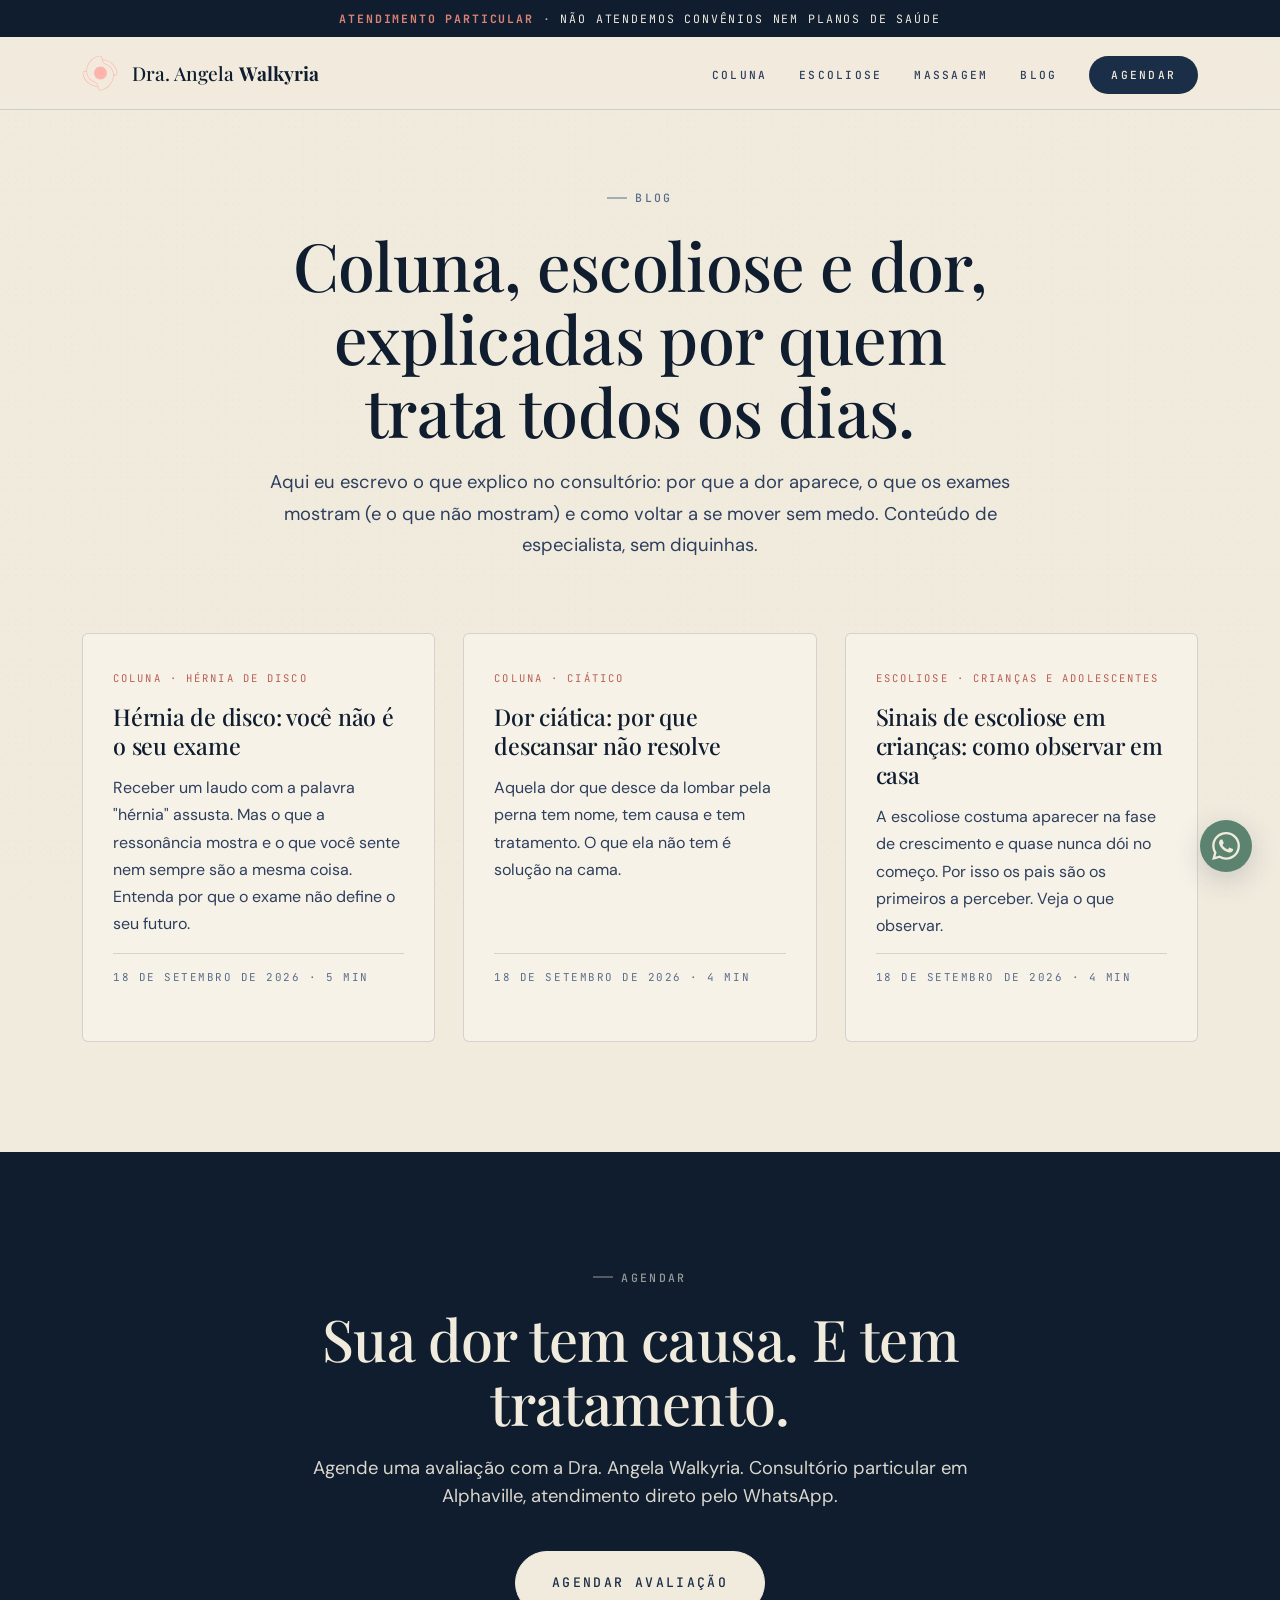
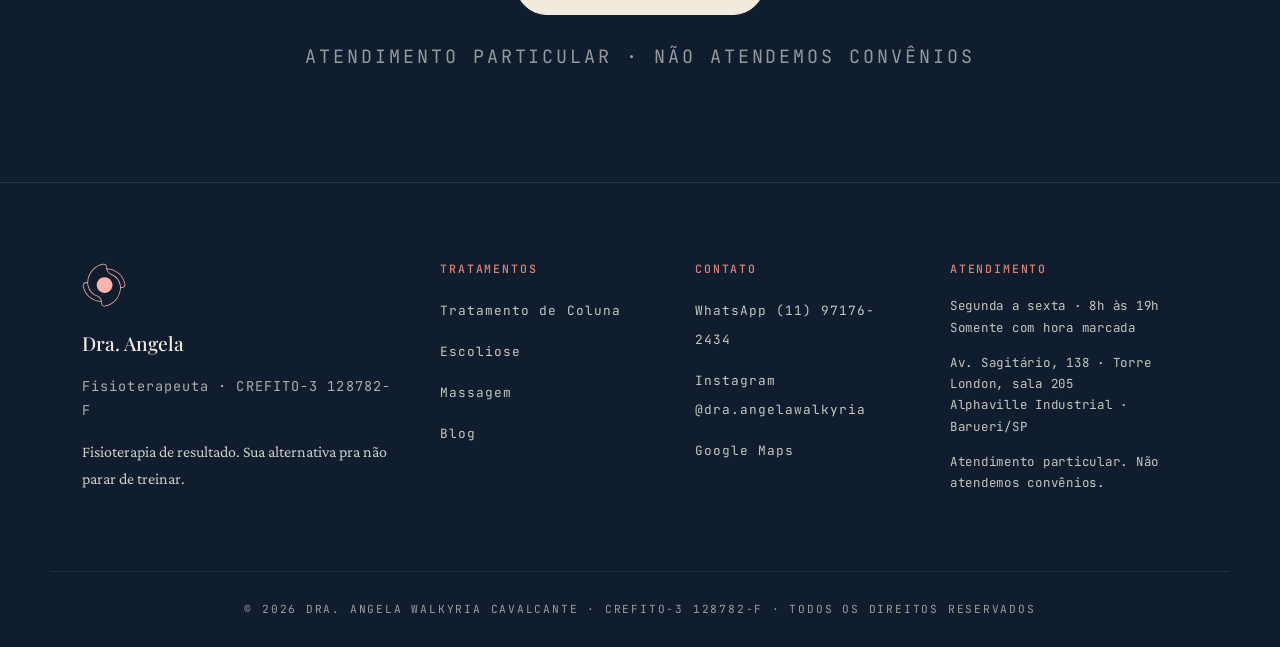
==== blog/index.html @ 94a8772d "Site final da Dra. Angela Walkyria: home, LPs, blog, fotos reais e aviso de atendimento particular C" ====
<!DOCTYPE html>
<html lang="pt-BR">
<head>
  <meta charset="UTF-8">
  <meta name="viewport" content="width=device-width, initial-scale=1, shrink-to-fit=no">
  <title>Blog | Dra. Angela Walkyria · Coluna, escoliose e dor</title>
  <meta name="description" content="Artigos da Dra. Angela Walkyria sobre dor na coluna, hérnia de disco, ciático, escoliose e postura. Conteúdo de especialista, sem diquinhas.">
  <meta name="robots" content="index, follow">
  <meta property="og:type" content="article">
  <meta property="og:url" content="https://draangelawalkyria.com.br/blog">
  <meta property="og:title" content="Blog | Dra. Angela Walkyria · Coluna, escoliose e dor">
  <meta property="og:description" content="Artigos da Dra. Angela Walkyria sobre dor na coluna, hérnia de disco, ciático, escoliose e postura. Conteúdo de especialista, sem diquinhas.">
  <meta property="og:image" content="https://draangelawalkyria.com.br/assets/og-image.jpg">
  <meta property="og:locale" content="pt_BR">
  <link rel="canonical" href="https://draangelawalkyria.com.br/blog">
  <link rel="icon" type="image/png" href="/assets/favicon.png">
  <link rel="apple-touch-icon" href="/assets/apple-touch-icon.png">
  
  <link rel="preconnect" href="https://fonts.googleapis.com">
  <link rel="preconnect" href="https://fonts.gstatic.com" crossorigin>
  <link rel="stylesheet" href="/styles.css">
</head>
<body>
  <div class="site-top">
    <div class="notice-bar" role="note">
      <strong>Atendimento particular</strong> <span>·</span> Não atendemos convênios nem planos de saúde
    </div>
    <header class="site-header" role="banner">
      <div class="container nav-wrapper">
        <a href="/" class="brand" aria-label="Dra. Angela Walkyria - Página inicial">
          <span class="brand-logo" aria-hidden="true"><img src="/assets/logo.svg" alt="" width="36" height="36"></span>
          <span class="brand-name">Dra. Angela <strong>Walkyria</strong></span>
        </a>
        <nav class="main-nav" role="navigation" aria-label="Menu principal">
          <ul>
            <li><a href="/coluna">Coluna</a></li>
            <li><a href="/escoliose">Escoliose</a></li>
            <li><a href="/massagem">Massagem</a></li>
            <li><a href="/blog">Blog</a></li>
            <li><a href="#contato" class="nav-cta">Agendar</a></li>
          </ul>
        </nav>
        <button class="nav-toggle" aria-label="Abrir menu" aria-expanded="false"><span></span><span></span><span></span></button>
      </div>
    </header>
  </div>

  <section class="blog-hero">
    <div class="container">
      <span class="eyebrow">Blog</span>
      <h1>Coluna, escoliose e dor, explicadas por quem trata todos os dias.</h1>
      <p>Aqui eu escrevo o que explico no consultório: por que a dor aparece, o que os exames mostram (e o que não mostram) e como voltar a se mover sem medo. Conteúdo de especialista, sem diquinhas.</p>
    </div>
  </section>
  <section class="blog-list">
    <div class="container">
      <div class="blog-grid">
        <a href="/blog/hernia-de-disco-voce-nao-e-o-seu-exame" class="post-card">
          <span class="post-tag">Coluna · Hérnia de disco</span>
          <h2>Hérnia de disco: você não é o seu exame</h2>
          <p>Receber um laudo com a palavra &quot;hérnia&quot; assusta. Mas o que a ressonância mostra e o que você sente nem sempre são a mesma coisa. Entenda por que o exame não define o seu futuro.</p>
          <span class="post-meta">18 de setembro de 2026 · 5 min</span>
        </a>
        <a href="/blog/dor-ciatica-repouso-nao-resolve" class="post-card">
          <span class="post-tag">Coluna · Ciático</span>
          <h2>Dor ciática: por que descansar não resolve</h2>
          <p>Aquela dor que desce da lombar pela perna tem nome, tem causa e tem tratamento. O que ela não tem é solução na cama.</p>
          <span class="post-meta">18 de setembro de 2026 · 4 min</span>
        </a>
        <a href="/blog/sinais-de-escoliose-em-criancas" class="post-card">
          <span class="post-tag">Escoliose · Crianças e adolescentes</span>
          <h2>Sinais de escoliose em crianças: como observar em casa</h2>
          <p>A escoliose costuma aparecer na fase de crescimento e quase nunca dói no começo. Por isso os pais são os primeiros a perceber. Veja o que observar.</p>
          <span class="post-meta">18 de setembro de 2026 · 4 min</span>
        </a>
      </div>
    </div>
  </section>
  <section class="cta-final" id="contato">
    <div class="container cta-content">
      <span class="eyebrow eyebrow-light">Agendar</span>
      <h2>Sua dor tem causa. E tem tratamento.</h2>
      <p>Agende uma avaliação com a Dra. Angela Walkyria. Consultório particular em Alphaville, atendimento direto pelo WhatsApp.</p>
      <a href="https://wa.me/5511971762434?text=Ol%C3%A1%2C%20vim%20pelo%20blog%20do%20site.%20Quero%20agendar%20uma%20avalia%C3%A7%C3%A3o%20com%20a%20Dra.%20Angela" target="_blank" rel="noopener" class="btn btn-white">Agendar avaliação</a>
      <p class="cta-note">Atendimento particular · Não atendemos convênios</p>
    </div>
  </section>

  <footer class="site-footer" role="contentinfo">
    <div class="container footer-grid">
      <div class="footer-brand">
        <div class="logo-footer" aria-hidden="true"><img src="/assets/logo.svg" alt="" width="56" height="56"></div>
        <span class="brand-name">Dra. Angela <strong>Walkyria</strong></span>
        <p>Fisioterapeuta · CREFITO-3 128782-F</p>
        <p class="footer-tagline">Fisioterapia de resultado. Sua alternativa pra não parar de treinar.</p>
      </div>
      <div class="footer-links">
        <h4>Tratamentos</h4>
        <ul>
          <li><a href="/coluna">Tratamento de Coluna</a></li>
          <li><a href="/escoliose">Escoliose</a></li>
          <li><a href="/massagem">Massagem</a></li>
          <li><a href="/blog">Blog</a></li>
        </ul>
      </div>
      <div class="footer-links">
        <h4>Contato</h4>
        <ul>
          <li><a href="https://wa.me/5511971762434" target="_blank" rel="noopener">WhatsApp (11) 97176-2434</a></li>
          <li><a href="https://www.instagram.com/dra.angelawalkyria" target="_blank" rel="noopener">Instagram @dra.angelawalkyria</a></li>
          <li><a href="https://www.google.com/maps/search/?api=1&query=Dra.+Angela+Walkyria+Fisioterapia+Especializada+em+Coluna+e+Escoliose+Alphaville" target="_blank" rel="noopener">Google Maps</a></li>
        </ul>
      </div>
      <div class="footer-info">
        <h4>Atendimento</h4>
        <p>Segunda a sexta · 8h às 19h<br>Somente com hora marcada</p>
        <p class="footer-address">Av. Sagitário, 138 · Torre London, sala 205<br>Alphaville Industrial · Barueri/SP</p>
        <p>Atendimento particular. Não atendemos convênios.</p>
      </div>
    </div>
    <div class="footer-bottom">
      <div class="container"><p>© 2026 Dra. Angela Walkyria Cavalcante · CREFITO-3 128782-F · Todos os direitos reservados</p></div>
    </div>
  </footer>

  <a href="https://wa.me/5511971762434?text=Ol%C3%A1%2C%20vim%20pelo%20blog%20do%20site.%20Quero%20agendar%20uma%20avalia%C3%A7%C3%A3o%20com%20a%20Dra.%20Angela" target="_blank" rel="noopener" class="whatsapp-float" aria-label="Falar no WhatsApp">
    <svg width="28" height="28" viewBox="0 0 24 24" fill="currentColor" aria-hidden="true"><path d="M17.472 14.382c-.297-.149-1.758-.867-2.03-.967-.273-.099-.471-.148-.67.15-.197.297-.767.966-.94 1.164-.173.199-.347.223-.644.075-.297-.15-1.255-.463-2.39-1.475-.883-.788-1.48-1.761-1.653-2.059-.173-.297-.018-.458.13-.606.134-.133.298-.347.446-.52.149-.174.198-.298.298-.497.099-.198.05-.371-.025-.52-.075-.149-.669-1.612-.916-2.207-.242-.579-.487-.5-.669-.51-.173-.008-.371-.01-.57-.01-.198 0-.52.074-.792.372-.272.297-1.04 1.016-1.04 2.479 0 1.462 1.065 2.875 1.213 3.074.149.198 2.096 3.2 5.077 4.487.709.306 1.262.489 1.694.625.712.227 1.36.195 1.871.118.571-.085 1.758-.719 2.006-1.413.248-.694.248-1.289.173-1.413-.074-.124-.272-.198-.57-.347m-5.421 7.403h-.004a9.87 9.87 0 01-5.031-1.378l-.361-.214-3.741.982.998-3.648-.235-.374a9.86 9.86 0 01-1.51-5.26c.001-5.45 4.436-9.884 9.888-9.884 2.64 0 5.122 1.03 6.988 2.898a9.825 9.825 0 012.893 6.994c-.003 5.45-4.437 9.884-9.885 9.884m8.413-18.297A11.815 11.815 0 0012.05 0C5.495 0 .16 5.335.157 11.892c0 2.096.547 4.142 1.588 5.945L.057 24l6.305-1.654a11.882 11.882 0 005.683 1.448h.005c6.554 0 11.89-5.335 11.893-11.893a11.821 11.821 0 00-3.48-8.413z"/></svg>
  </a>

  <script src="/main.js" defer></script>
</body>
</html>
---- styles.css ----
/* ====================================================
   Dra. Angela Walkyria — Site oficial
   Paleta aprovada em 24/06/2026: bege claro + azul-marinho,
   salmão/coral só como detalhe. Tipografia sem itálico fino.
   ==================================================== */

@import url('https://fonts.googleapis.com/css2?family=Playfair+Display:wght@400;500;600;700&family=Crimson+Pro:wght@400;500;600&family=DM+Sans:wght@300;400;500;600;700&family=JetBrains+Mono:wght@400;500;700&display=swap');

:root {
  --paper:        #F1EBDE;   /* bege claro — fundo */
  --paper-light:  #F7F2E8;
  --paper-deep:   #E8E0CE;
  --ink:          #1B2E47;   /* azul-marinho */
  --ink-deep:     #0F1D2F;
  --ink-soft:     #2D3F5C;
  --ink-faint:    #5A6E8A;
  --rule:         rgba(27, 46, 71, 0.16);
  --rule-deep:    rgba(27, 46, 71, 0.36);
  --coral:        #DC8175;   /* salmão — só detalhe */
  --coral-deep:   #B85F54;
  --coral-soft:   #F1C8C0;
  --whatsapp:     #5C8270;
  --whatsapp-dk:  #466253;

  --font-display: 'Playfair Display', Georgia, serif;
  --font-editorial: 'Crimson Pro', Georgia, serif;
  --font-body:    'DM Sans', -apple-system, BlinkMacSystemFont, sans-serif;
  --font-mono:    'JetBrains Mono', ui-monospace, 'SF Mono', monospace;

  --container: 1180px;
  --radius:      4px;
  --radius-md:   6px;
  --transition:  280ms cubic-bezier(0.4, 0, 0.2, 1);

  --shadow-sm: 0 1px 0 rgba(27, 46, 71, 0.04);
  --shadow-md: 0 2px 0 rgba(27, 46, 71, 0.04), 0 12px 32px rgba(27, 46, 71, 0.06);
  --shadow-lg: 0 2px 0 rgba(27, 46, 71, 0.04), 0 24px 64px rgba(27, 46, 71, 0.08);
}

/* ============ RESET ============ */
*, *::before, *::after { box-sizing: border-box; margin: 0; padding: 0; }

html {
  scroll-behavior: smooth;
  -webkit-font-smoothing: antialiased;
  -moz-osx-font-smoothing: grayscale;
  font-size: 16px;
}

body {
  font-family: var(--font-body);
  color: var(--ink);
  background: var(--paper);
  line-height: 1.7;
  overflow-x: hidden;
  position: relative;
}

body::before {
  content: "";
  position: fixed;
  inset: 0;
  background-image:
    radial-gradient(circle at 23% 17%, rgba(27,46,71,0.012) 1px, transparent 1px),
    radial-gradient(circle at 67% 43%, rgba(27,46,71,0.010) 1px, transparent 1px),
    radial-gradient(circle at 31% 73%, rgba(27,46,71,0.012) 1px, transparent 1px),
    radial-gradient(circle at 83% 81%, rgba(27,46,71,0.008) 1px, transparent 1px);
  background-size: 7px 7px, 11px 11px, 13px 13px, 17px 17px;
  pointer-events: none;
  z-index: 1;
  mix-blend-mode: multiply;
}

main, section, header, footer { position: relative; z-index: 2; }
.site-top, .whatsapp-float { z-index: 100; }

a { color: inherit; text-decoration: none; }
img, svg { max-width: 100%; display: block; }
button { cursor: pointer; border: 0; background: none; font-family: inherit; }

.container {
  width: 100%;
  max-width: var(--container);
  margin: 0 auto;
  padding: 0 32px;
}

/* ============ TYPOGRAPHY ============ */
h1, h2, h3, h4 {
  font-family: var(--font-display);
  font-weight: 500;
  line-height: 1.1;
  letter-spacing: -0.01em;
  color: var(--ink-deep);
}

h1 { font-size: clamp(2.4rem, 5.2vw, 4.4rem); }
h2 { font-size: clamp(1.9rem, 4vw, 3rem); }
h3 { font-size: clamp(1.4rem, 2.2vw, 1.6rem); }
h4 {
  font-size: 0.72rem;
  font-family: var(--font-mono);
  font-weight: 500;
  letter-spacing: 0.16em;
  text-transform: uppercase;
}

body, p, li {
  font-family: var(--font-body);
  font-style: normal;
  font-weight: 400;
  font-size: clamp(1.0625rem, 1.05vw, 1.15rem);
  line-height: 1.7;
  color: var(--ink-soft);
  -webkit-font-smoothing: antialiased;
  text-rendering: optimizeLegibility;
}
em { font-style: normal; color: var(--ink-deep); font-weight: 600; }
strong { font-weight: 600; color: var(--ink-deep); }

.destaque { color: var(--coral-deep); }

.eyebrow {
  display: inline-block;
  font-family: var(--font-mono);
  font-size: 0.72rem;
  font-weight: 500;
  letter-spacing: 0.2em;
  text-transform: uppercase;
  color: var(--ink-faint);
  margin-bottom: 20px;
  padding-left: 28px;
  position: relative;
}
.eyebrow::before {
  content: "";
  position: absolute;
  left: 0;
  top: 50%;
  width: 20px;
  height: 1px;
  background: var(--ink-faint);
  transform: translateY(-50%);
}
.eyebrow-light { color: rgba(241, 235, 222, 0.6); }
.eyebrow-light::before { background: rgba(241, 235, 222, 0.6); }

.section-header {
  text-align: center;
  max-width: 760px;
  margin: 0 auto 64px;
}
.section-header .eyebrow { padding-left: 28px; margin-bottom: 16px; }
.section-header .eyebrow::before { left: -28px; }
.section-header h2 { margin-bottom: 16px; }
.section-subtitle {
  font-family: var(--font-body);
  font-size: 1.1rem;
  color: var(--ink-soft);
  line-height: 1.65;
  max-width: 56ch;
  margin-left: auto;
  margin-right: auto;
}

/* ============ BUTTONS ============ */
.btn {
  display: inline-flex;
  align-items: center;
  justify-content: center;
  gap: 10px;
  padding: 18px 32px;
  border: 1px solid var(--ink);
  border-radius: 999px;
  font-family: var(--font-mono);
  font-size: 0.78rem;
  font-weight: 500;
  letter-spacing: 0.18em;
  text-transform: uppercase;
  text-decoration: none;
  transition: var(--transition);
  white-space: nowrap;
  cursor: pointer;
}
.btn-primary { background: var(--ink); color: var(--paper); border-color: var(--ink); }
.btn-primary:hover { background: var(--ink-deep); transform: translateY(-1px); }
.btn-outline { background: transparent; color: var(--ink); border-color: var(--ink); }
.btn-outline:hover { background: var(--ink); color: var(--paper); }
.btn-white {
  background: var(--paper);
  color: var(--ink);
  border-color: var(--paper);
  font-size: 0.82rem;
  padding: 20px 36px;
}
.btn-white:hover { background: var(--coral); border-color: var(--coral); color: var(--ink-deep); }
.btn svg { width: 16px; height: 16px; }

/* ============ TOPO FIXO: AVISO + HEADER ============ */
.site-top {
  position: sticky;
  top: 0;
  z-index: 100;
}

/* Aviso "não atendemos convênio" — pedido da Angela em 24/06/2026 */
.notice-bar {
  background: var(--ink-deep);
  color: var(--paper);
  text-align: center;
  padding: 10px 24px;
  font-family: var(--font-mono);
  font-size: 0.72rem;
  letter-spacing: 0.16em;
  text-transform: uppercase;
  line-height: 1.5;
}
.notice-bar strong {
  color: var(--coral);
  font-weight: 700;
}
.notice-bar span { color: rgba(241,235,222,0.75); }

.site-header {
  background: rgba(241, 235, 222, 0.92);
  backdrop-filter: blur(24px) saturate(180%);
  -webkit-backdrop-filter: blur(24px) saturate(180%);
  border-bottom: 1px solid var(--rule);
}

.nav-wrapper {
  display: flex;
  align-items: center;
  justify-content: space-between;
  padding-top: 18px;
  padding-bottom: 18px;
}

.brand { display: flex; align-items: center; gap: 14px; }

.brand-logo {
  width: 36px;
  height: 36px;
  display: flex;
  align-items: center;
  justify-content: center;
  animation: girando 8s infinite linear;
  flex-shrink: 0;
}
.brand-logo svg, .brand-logo img { width: 100%; height: 100%; fill: var(--coral); filter: none; }

@keyframes girando {
  0% { transform: rotate(0deg); }
  100% { transform: rotate(360deg); }
}

.brand-name {
  font-family: var(--font-display);
  font-size: 1.2rem;
  font-weight: 500;
  color: var(--ink-deep);
}
.brand-name strong { font-weight: 700; }

.main-nav ul { display: flex; list-style: none; gap: 32px; align-items: center; }
.main-nav a {
  font-family: var(--font-mono);
  font-size: 0.7rem;
  font-weight: 500;
  letter-spacing: 0.2em;
  text-transform: uppercase;
  color: var(--ink-soft);
  transition: var(--transition);
  position: relative;
}
.main-nav a::after {
  content: "";
  position: absolute;
  bottom: -4px;
  left: 0;
  width: 0;
  height: 1px;
  background: var(--ink);
  transition: width 240ms ease;
}
.main-nav a:hover { color: var(--ink-deep); }
.main-nav a:hover::after { width: 100%; }

.nav-cta {
  background: var(--ink);
  color: var(--paper) !important;
  padding: 12px 22px;
  border-radius: 999px;
  font-weight: 500;
}
.nav-cta::after { display: none; }
.nav-cta:hover { background: var(--ink-deep); }

.nav-toggle { display: none; flex-direction: column; gap: 5px; padding: 8px; }
.nav-toggle span { width: 24px; height: 1px; background: var(--ink); transition: var(--transition); }

.logo-hero {
  width: 96px; height: 96px;
  display: flex; align-items: center; justify-content: center;
  animation: girando 12s infinite linear;
  margin: 0 auto 32px;
}
.logo-hero svg, .logo-hero img { width: 100%; height: 100%; fill: var(--coral); opacity: 0.92; }
.logo-footer {
  width: 44px; height: 44px;
  display: flex; align-items: center; justify-content: center;
  animation: girando 14s infinite linear;
  margin-bottom: 20px;
}
.logo-footer svg, .logo-footer img { width: 100%; height: 100%; fill: var(--coral); }

/* ============ ANIMAÇÕES DE ENTRADA ============ */
@keyframes silenceRise {
  0% { opacity: 0; transform: translateY(28px); filter: blur(10px); }
  100% { opacity: 1; transform: translateY(0); filter: blur(0); }
}
.hero-text > * { opacity: 0; animation: silenceRise 1100ms cubic-bezier(0.16, 1, 0.3, 1) forwards; }
.hero-text > .eyebrow         { animation-delay: 80ms; }
.hero-text > h1               { animation-delay: 220ms; }
.hero-text > .hero-subtitle   { animation-delay: 460ms; }
.hero-text > .hero-ctas       { animation-delay: 640ms; }
.hero-text > .hero-trust      { animation-delay: 820ms; }
.hero-visual-wrap { opacity: 0; animation: silenceRise 1400ms cubic-bezier(0.16, 1, 0.3, 1) 400ms forwards; }
@media (prefers-reduced-motion: reduce) {
  .hero-text > *, .hero-visual, .hero-visual-wrap { animation: none; opacity: 1; }
}

/* ============ HERO ============ */
.hero {
  padding: 80px 0 100px;
  position: relative;
  overflow: hidden;
  isolation: isolate;
}
.hero::before {
  content: "";
  position: absolute;
  top: -100px; right: -200px;
  width: 800px; height: 800px;
  border-radius: 50%;
  background: radial-gradient(circle, rgba(220, 129, 117, 0.16) 0%, rgba(220, 129, 117, 0.05) 40%, transparent 70%);
  filter: blur(60px);
  pointer-events: none;
  z-index: -2;
}
.hero::after {
  content: "";
  position: absolute;
  inset: 0;
  background-image:
    linear-gradient(rgba(27, 46, 71, 0.025) 1px, transparent 1px),
    linear-gradient(90deg, rgba(27, 46, 71, 0.025) 1px, transparent 1px);
  background-size: 64px 64px;
  pointer-events: none;
  z-index: -1;
  mask-image: radial-gradient(ellipse at center, black 40%, transparent 80%);
  -webkit-mask-image: radial-gradient(ellipse at center, black 40%, transparent 80%);
}

.hero-marker {
  position: absolute;
  font-family: var(--font-mono);
  font-size: 0.66rem;
  letter-spacing: 0.22em;
  color: var(--ink-faint);
  text-transform: uppercase;
  z-index: 1;
}
.hero-marker-tl { top: 32px; left: 32px; }
.hero-marker-tr { top: 32px; right: 32px; }

.hero-grid {
  display: grid;
  grid-template-columns: 1.2fr 1fr;
  gap: 72px;
  align-items: center;
  padding-top: 32px;
}

.hero-text h1 {
  font-size: clamp(2.4rem, 4.6vw, 4rem);
  margin-bottom: 32px;
  font-weight: 500;
  line-height: 1.08;
  letter-spacing: -0.015em;
}
.hero-text h1 span {
  color: var(--ink);
  text-decoration: underline;
  text-decoration-color: var(--coral);
  text-decoration-thickness: 3px;
  text-underline-offset: 0.14em;
}

.hero-subtitle {
  font-family: var(--font-body);
  font-size: 1.18rem;
  color: var(--ink-soft);
  margin-bottom: 40px;
  max-width: 540px;
  line-height: 1.65;
}

.hero-ctas { display: flex; gap: 16px; margin-bottom: 40px; flex-wrap: wrap; }

.hero-trust {
  display: flex;
  gap: 28px;
  font-family: var(--font-mono);
  font-size: 0.7rem;
  letter-spacing: 0.16em;
  text-transform: uppercase;
  color: var(--ink-faint);
  flex-wrap: wrap;
  padding-top: 28px;
  border-top: 1px solid var(--rule);
}
.hero-trust span { display: inline-flex; gap: 6px; }

/* ============ FOTOS (recorte real, sem filtro) ============ */
.hero-visual,
.sobre-visual {
  position: relative;
  aspect-ratio: 4/5;
  border-radius: 6px;
  overflow: hidden;
  background:
    radial-gradient(ellipse at 50% 100%, rgba(220,129,117,0.22), transparent 62%),
    linear-gradient(180deg, var(--paper-light) 0%, var(--paper-deep) 100%);
  border: 1px solid var(--rule);
  box-shadow:
    0 2px 4px rgba(27, 46, 71, 0.06),
    0 8px 16px rgba(27, 46, 71, 0.08),
    0 24px 48px rgba(27, 46, 71, 0.12);
}
.hero-visual img,
.sobre-visual img {
  width: 100%;
  height: 100%;
  object-fit: contain;
  object-position: center bottom;
  display: block;
  padding: 28px 0 0;
}
.hero-visual-wrap, .sobre-visual-wrap { display: flex; flex-direction: column; gap: 14px; }
.photo-caption {
  display: block;
  text-align: center;
  font-family: var(--font-mono);
  font-size: 0.66rem;
  letter-spacing: 0.26em;
  color: var(--ink-faint);
  text-transform: uppercase;
}

/* ============ FAIXA DE CONFIANÇA ============ */
.trust-strip {
  background: var(--ink-deep);
  padding: 56px 0;
  color: var(--paper);
  position: relative;
  overflow: hidden;
}
.trust-strip::before {
  content: "";
  position: absolute;
  inset: 0;
  background-image: radial-gradient(rgba(241, 235, 222, 0.08) 1px, transparent 1px);
  background-size: 32px 32px;
  opacity: 0.4;
}
.trust-strip-grid {
  display: grid;
  grid-template-columns: repeat(4, 1fr);
  gap: 48px;
  position: relative;
  z-index: 1;
}
.trust-stat { text-align: center; border-left: 1px solid rgba(241, 235, 222, 0.12); padding: 8px 0 8px 24px; }
.trust-stat:first-child { border-left: 0; padding-left: 0; }
.trust-stat-number {
  font-family: var(--font-display);
  font-size: clamp(2.2rem, 4vw, 3.4rem);
  font-weight: 500;
  line-height: 1;
  color: var(--coral);
  margin-bottom: 12px;
  letter-spacing: -0.02em;
}
.trust-stat-number small { font-size: 0.55em; color: rgba(241,235,222,0.6); }
.trust-stat-label {
  font-family: var(--font-mono);
  font-size: 0.7rem;
  letter-spacing: 0.2em;
  text-transform: uppercase;
  color: rgba(241, 235, 222, 0.7);
  line-height: 1.5;
}

/* ============ SINTOMAS ============ */
.sintomas { padding: 100px 0; background: var(--paper); }
.sintomas-grid {
  display: grid;
  grid-template-columns: repeat(4, 1fr);
  gap: 1px;
  background: var(--rule);
  border: 1px solid var(--rule);
  border-radius: var(--radius);
  overflow: hidden;
}
.sintoma-card { background: var(--paper-light); padding: 40px 28px; }
.sintoma-card .plate {
  font-family: var(--font-mono);
  font-size: 0.7rem;
  letter-spacing: 0.2em;
  color: var(--coral-deep);
  margin-bottom: 18px;
}
.sintoma-card h3 {
  font-family: var(--font-body);
  font-size: 1.05rem;
  font-weight: 700;
  margin-bottom: 10px;
  color: var(--ink-deep);
}
.sintoma-card p { font-size: 1rem; line-height: 1.6; }
.sintomas-cta { text-align: center; margin-top: 48px; }

/* ============ SOBRE ============ */
.sobre { padding: 110px 0; position: relative; }
.sobre::before {
  content: "";
  position: absolute;
  top: 0; left: 32px; right: 32px;
  height: 1px;
  background: var(--rule);
}
.sobre-grid { display: grid; grid-template-columns: 1fr 1.3fr; gap: 80px; align-items: center; }
.sobre-text h2 { margin-bottom: 28px; }
.sobre-text p {
  font-size: 1.1rem;
  line-height: 1.75;
  margin-bottom: 20px;
  color: var(--ink-soft);
  max-width: 58ch;
}
.sobre-credentials {
  list-style: none;
  margin-top: 36px;
  padding-top: 28px;
  border-top: 1px solid var(--rule);
  display: grid;
  grid-template-columns: 1fr 1fr;
  gap: 14px 24px;
}
.sobre-credentials li {
  font-family: var(--font-body);
  font-size: 0.95rem;
  line-height: 1.5;
  color: var(--ink-soft);
  padding-left: 26px;
  position: relative;
}
.sobre-credentials li strong { color: var(--ink-deep); font-weight: 700; }
.sobre-credentials li::before {
  content: "—";
  position: absolute;
  left: 0; top: 0;
  color: var(--coral);
  font-weight: 600;
}

/* ============ SERVIÇOS ============ */
.servicos { padding: 110px 0; background: var(--paper-deep); position: relative; }
.servicos-grid {
  display: grid;
  grid-template-columns: repeat(3, 1fr);
  gap: 1px;
  background: var(--rule);
  border: 1px solid var(--rule);
  border-radius: var(--radius);
  overflow: hidden;
}
.servico-card {
  background: var(--paper);
  padding: 56px 40px;
  transition: var(--transition);
  display: flex;
  flex-direction: column;
  align-items: flex-start;
  text-decoration: none;
  color: var(--ink);
  position: relative;
}
.servico-card:hover { background: var(--paper-light); }
.servico-card::before {
  content: attr(data-plate);
  position: absolute;
  top: 20px; right: 24px;
  font-family: var(--font-mono);
  font-size: 0.7rem;
  letter-spacing: 0.16em;
  color: var(--ink-faint);
}
.servico-icon {
  width: 44px; height: 44px;
  display: flex; align-items: center; justify-content: center;
  color: var(--ink);
  margin-bottom: 36px;
}
.servico-icon svg { width: 100%; height: 100%; stroke: var(--ink); stroke-width: 0.8; fill: none; }
.servico-card:hover .servico-icon svg { stroke: var(--coral-deep); }
.servico-card h3 {
  margin-bottom: 16px;
  color: var(--ink-deep);
  font-family: var(--font-display);
  font-weight: 500;
  font-size: 1.9rem;
}
.servico-card p { font-size: 1.02rem; line-height: 1.7; margin-bottom: 36px; flex: 1; color: var(--ink-soft); }
.servico-arrow {
  font-family: var(--font-mono);
  font-size: 0.7rem;
  font-weight: 500;
  letter-spacing: 0.22em;
  text-transform: uppercase;
  color: var(--ink);
  padding-top: 20px;
  border-top: 1px solid var(--rule);
  width: 100%;
}

/* ============ DEPOIMENTOS ============ */
.depoimentos { padding: 110px 0; background: var(--paper); }
.depoimentos.em-lp { background: var(--paper-deep); }

.google-badge {
  display: inline-flex;
  align-items: center;
  gap: 12px;
  margin: 0 auto 20px;
  padding: 10px 18px;
  border: 1px solid var(--rule);
  border-radius: 999px;
  background: var(--paper-light);
  font-family: var(--font-mono);
  font-size: 0.72rem;
  letter-spacing: 0.12em;
  text-transform: uppercase;
  color: var(--ink-soft);
}
.google-badge .stars { color: #E0A400; letter-spacing: 0.05em; font-size: 0.95rem; }
.google-badge strong { color: var(--ink-deep); font-weight: 700; }

.depoimentos-grid {
  display: grid;
  grid-template-columns: repeat(3, 1fr);
  gap: 32px;
  margin-bottom: 56px;
}
.depoimento-card {
  background: var(--paper-light);
  padding: 32px 28px;
  border: 1px solid var(--rule);
  border-radius: var(--radius-md);
  display: flex;
  flex-direction: column;
  gap: 18px;
  position: relative;
}
.depoimento-card::before {
  content: "";
  position: absolute;
  top: 0; left: 28px;
  width: 36px; height: 3px;
  background: var(--coral);
}
.depoimento-rating { color: #E0A400; letter-spacing: 0.08em; font-size: 0.95rem; }
.depoimento-card blockquote {
  flex: 1;
  font-family: var(--font-editorial);
  font-size: 1.15rem;
  color: var(--ink-deep);
  line-height: 1.6;
  margin: 0;
}
.depoimento-card blockquote p { font-family: inherit; font-size: inherit; line-height: inherit; color: var(--ink-deep); margin: 0; }
.depoimento-card blockquote mark { background: rgba(220,129,117,0.28); color: inherit; padding: 0 2px; }
.depoimento-author { border-top: 1px solid var(--rule); padding-top: 14px; display: flex; flex-direction: column; gap: 3px; }
.depoimento-author strong { color: var(--ink-deep); font-weight: 600; font-size: 0.92rem; }
.depoimento-author span {
  color: var(--ink-faint);
  font-size: 0.68rem;
  font-family: var(--font-mono);
  letter-spacing: 0.16em;
  text-transform: uppercase;
}
.depoimentos-cta { text-align: center; }

/* ============ LOCALIZAÇÃO ============ */
.localizacao { padding: 110px 0; background: var(--paper-deep); }
.localizacao-grid { display: grid; grid-template-columns: 1fr 1.1fr; gap: 72px; align-items: center; }
.localizacao-text h2 { margin-bottom: 24px; }
.localizacao-text p, .localizacao-text address, .localizacao-text .horario { max-width: 52ch; }
.localizacao-text address,
.horario {
  font-style: normal;
  margin: 24px 0;
  font-family: var(--font-body);
  font-size: 1.02rem;
  color: var(--ink-soft);
  line-height: 1.7;
  padding-top: 18px;
  border-top: 1px solid var(--rule);
}
.localizacao-text address strong,
.horario strong {
  display: block;
  font-family: var(--font-mono);
  font-size: 0.68rem;
  letter-spacing: 0.22em;
  text-transform: uppercase;
  color: var(--ink-faint);
  margin-bottom: 8px;
  font-weight: 500;
}
.localizacao-map {
  aspect-ratio: 4/3;
  border-radius: var(--radius);
  overflow: hidden;
  background: var(--paper);
  border: 1px solid var(--rule);
}
.localizacao-map iframe { width: 100%; height: 100%; border: 0; display: block; }

/* ============ CTA FINAL ============ */
.cta-final { padding: 110px 0; background: var(--ink-deep); color: var(--paper); position: relative; overflow: hidden; }
.cta-content { text-align: center; max-width: 760px; position: relative; z-index: 1; }
.cta-content h2 { color: var(--paper); margin-bottom: 20px; font-size: clamp(2rem, 4.6vw, 3.6rem); }
.cta-content h2 em { color: var(--coral); font-weight: 500; }
.cta-content p { color: rgba(241, 235, 222, 0.9); font-size: 1.15rem; margin-bottom: 40px; line-height: 1.55; }
.cta-note {
  margin-top: 28px;
  font-family: var(--font-mono);
  font-size: 0.7rem;
  letter-spacing: 0.16em;
  text-transform: uppercase;
  color: rgba(241,235,222,0.6) !important;
  margin-bottom: 0 !important;
}

/* ============ FOOTER ============ */
.site-footer {
  background: var(--ink-deep);
  color: rgba(241, 235, 222, 0.6);
  padding: 80px 0 0;
  font-size: 0.9rem;
  border-top: 1px solid rgba(241, 235, 222, 0.1);
}
.footer-grid {
  display: grid;
  grid-template-columns: 1.5fr 1fr 1fr 1.2fr;
  gap: 48px;
  padding-bottom: 64px;
  border-bottom: 1px solid rgba(241, 235, 222, 0.08);
}
.footer-brand .brand-name { color: var(--paper); }
.footer-brand p { color: rgba(241, 235, 222, 0.7); margin-top: 16px; font-size: 0.85rem; font-family: var(--font-mono); letter-spacing: 0.08em; }
.footer-tagline {
  font-family: var(--font-editorial) !important;
  letter-spacing: 0 !important;
  font-size: 1rem !important;
  color: rgba(241, 235, 222, 0.85) !important;
}
.footer-links h4 { color: var(--coral); margin-bottom: 20px; }
.footer-links ul { list-style: none; display: flex; flex-direction: column; gap: 12px; }
.footer-links a { color: rgba(241, 235, 222, 0.82); font-family: var(--font-mono); font-size: 0.8rem; letter-spacing: 0.08em; transition: var(--transition); }
.footer-links a:hover { color: var(--paper); }
.footer-info h4 { color: var(--coral); margin-bottom: 20px; }
.footer-info p { color: rgba(241, 235, 222, 0.82); margin-bottom: 14px; line-height: 1.7; font-family: var(--font-mono); font-size: 0.78rem; letter-spacing: 0.06em; }
.footer-bottom {
  padding: 28px 0;
  text-align: center;
  font-family: var(--font-mono);
  font-size: 0.7rem;
  letter-spacing: 0.16em;
  text-transform: uppercase;
  color: rgba(241, 235, 222, 0.62);
}
.footer-bottom p { font-size: inherit; color: inherit; font-family: inherit; }

/* ============ WHATSAPP FLOAT ============ */
.whatsapp-float {
  position: fixed;
  bottom: 28px; right: 28px;
  width: 52px; height: 52px;
  border-radius: 50%;
  background: var(--whatsapp);
  color: var(--paper);
  display: flex; align-items: center; justify-content: center;
  box-shadow: 0 8px 28px rgba(27, 46, 71, 0.18);
  z-index: 99;
  transition: var(--transition);
}
.whatsapp-float:hover { background: var(--whatsapp-dk); transform: scale(1.05); }

/* ============ LANDING PAGES ============ */
.lp-hero { padding: 72px 0 88px; position: relative; }
.lp-hero::before {
  content: "FISIOTERAPIA";
  position: absolute;
  top: 32px; right: 32px;
  font-family: var(--font-mono);
  font-size: 0.7rem;
  letter-spacing: 0.18em;
  color: var(--ink-faint);
}
.lp-hero .container { max-width: 820px; text-align: center; }
.lp-hero h1 { margin-bottom: 24px; }
.lp-hero h1 span { display: block; color: var(--ink-soft); font-size: 0.72em; font-weight: 500; margin-top: 8px; }
.lp-hero .hero-subtitle { font-size: 1.18rem; margin: 0 auto 32px; max-width: 600px; }

.lp-hero-figure {
  width: 300px; height: 300px;
  margin: 56px auto 0;
  border-radius: 50%;
  overflow: hidden;
  border: 1px solid var(--rule);
  background:
    radial-gradient(ellipse at 50% 100%, rgba(220,129,117,0.22), transparent 62%),
    linear-gradient(180deg, var(--paper-light) 0%, var(--paper-deep) 100%);
  box-shadow: 0 24px 48px rgba(27, 46, 71, 0.12);
}
.lp-hero-figure img { width: 100%; height: 100%; object-fit: cover; object-position: center top; }
.lp-hero-figure.recorte img { object-fit: contain; object-position: center bottom; padding-top: 20px; }

.lp-section { padding: 110px 0; }
.lp-section-light { background: var(--paper); }
.lp-section-bege, .lp-section-gray { background: var(--paper-deep); }
.lp-section-dark { background: var(--ink-deep); color: var(--paper); }
.lp-section-dark h2, .lp-section-dark h3 { color: var(--paper); }
.lp-section-dark p { color: rgba(241,235,222,0.72); }
.lp-section-dark .eyebrow { color: rgba(241,235,222,0.5); }
.lp-section-dark .eyebrow::before { background: rgba(241,235,222,0.5); }

.lp-grid-2 { display: grid; grid-template-columns: 1.1fr 0.9fr; gap: 64px; align-items: center; }
.lp-grid-2 h2 { margin-bottom: 24px; }
.lp-grid-2 p { margin-bottom: 18px; max-width: 60ch; }
.lp-links { font-size: 1rem; color: var(--ink-faint); margin-top: 24px; }
.lp-links a { color: var(--coral-deep); text-decoration: underline; text-underline-offset: 3px; }

.callout {
  background: var(--paper-light);
  border: 1px solid var(--rule);
  border-left: 4px solid var(--coral);
  border-radius: var(--radius-md);
  padding: 28px 30px;
}
.callout h3 { font-family: var(--font-body); font-size: 1rem; font-weight: 700; margin-bottom: 10px; color: var(--ink-deep); }
.callout p { font-size: 1rem; margin-bottom: 10px; }
.callout p:last-child { margin-bottom: 0; }
.callout.escuro { background: var(--ink-deep); border-color: var(--ink-deep); border-left-color: var(--coral); }
.callout.escuro h3 { color: var(--paper); }
.callout.escuro p { color: rgba(241,235,222,0.85); }

.benefits-grid {
  display: grid;
  grid-template-columns: repeat(3, 1fr);
  gap: 1px;
  background: var(--rule);
  border: 1px solid var(--rule);
  border-radius: var(--radius);
  overflow: hidden;
}
.benefit-card { background: var(--paper); padding: 44px 30px; text-align: center; position: relative; }
.benefit-icon {
  width: 36px; height: 36px;
  display: flex; align-items: center; justify-content: center;
  margin: 0 auto 22px;
  font-family: var(--font-mono);
  font-size: 0.85rem;
  letter-spacing: 0.12em;
  color: var(--coral-deep);
  border: 1px solid var(--coral);
  border-radius: 50%;
}
.benefit-card h3 { font-family: var(--font-body); font-size: 1rem; font-weight: 700; margin-bottom: 12px; color: var(--ink-deep); }
.benefit-card p { font-size: 1rem; line-height: 1.6; color: var(--ink-soft); }

.diferenciais-grid { display: grid; grid-template-columns: repeat(4, 1fr); gap: 24px; }
.diferencial-item { text-align: center; padding: 24px; }
.diferencial-icon { font-family: var(--font-mono); font-size: 1rem; letter-spacing: 0.2em; color: var(--coral); margin-bottom: 18px; font-weight: 500; }
.diferencial-item h3 { font-family: var(--font-body); font-size: 1rem; font-weight: 700; margin-bottom: 10px; color: var(--paper); }
.diferencial-item p { font-size: 1rem; line-height: 1.55; color: rgba(241, 235, 222, 0.8); }

.steps-list {
  display: flex;
  flex-direction: column;
  max-width: 800px;
  margin: 0 auto;
  background: var(--paper);
  border: 1px solid var(--rule);
  border-radius: var(--radius);
  overflow: hidden;
}
.step-item {
  display: grid;
  grid-template-columns: 72px 1fr;
  gap: 28px;
  align-items: center;
  padding: 30px 36px;
  border-bottom: 1px solid var(--rule);
}
.step-item:last-child { border-bottom: none; }
.step-number {
  width: 48px; height: 48px;
  border-radius: 50%;
  background: var(--paper-deep);
  color: var(--ink);
  display: flex; align-items: center; justify-content: center;
  font-family: var(--font-display);
  font-weight: 500;
  font-size: 1.3rem;
  border: 1px solid var(--rule);
}
.step-number.alerta { color: var(--coral-deep); border-color: var(--coral); background: var(--paper-light); }
.step-content h3 { font-family: var(--font-body); font-size: 1.02rem; font-weight: 700; margin-bottom: 6px; color: var(--ink-deep); }
.step-content p { font-size: 1rem; line-height: 1.55; margin: 0; color: var(--ink-soft); }

.plans-grid { display: grid; grid-template-columns: repeat(3, 1fr); gap: 24px; }
.plan-card {
  background: var(--paper);
  border-radius: var(--radius);
  padding: 44px 32px;
  text-align: center;
  border: 1px solid var(--rule);
  position: relative;
  transition: var(--transition);
}
.plan-card.featured { border-color: var(--coral); border-width: 2px; }
.plan-badge {
  position: absolute;
  top: -1px; left: 50%;
  transform: translate(-50%, -50%);
  background: var(--coral);
  color: var(--ink-deep);
  padding: 6px 18px;
  border-radius: 999px;
  font-family: var(--font-mono);
  font-size: 0.6rem;
  font-weight: 600;
  letter-spacing: 0.26em;
  text-transform: uppercase;
}
.plan-card h3 {
  font-family: var(--font-mono);
  font-size: 0.72rem;
  font-weight: 500;
  letter-spacing: 0.22em;
  text-transform: uppercase;
  margin-bottom: 16px;
  color: var(--ink-faint);
}
.plan-price { font-family: var(--font-display); font-size: 1.5rem; font-weight: 500; color: var(--ink-deep); margin: 12px 0 8px; }
.plan-desc { font-size: 1rem; color: var(--ink-soft); margin-bottom: 28px; line-height: 1.5; }

/* ============ BLOG ============ */
.blog-hero { padding: 72px 0 48px; text-align: center; }
.blog-hero .container { max-width: 820px; }
.blog-hero h1 { margin-bottom: 20px; }
.blog-hero p { font-size: 1.15rem; max-width: 60ch; margin: 0 auto; }

.blog-list { padding: 24px 0 110px; }
.blog-grid { display: grid; grid-template-columns: repeat(3, 1fr); gap: 28px; }
.post-card {
  background: var(--paper-light);
  border: 1px solid var(--rule);
  border-radius: var(--radius-md);
  padding: 36px 30px;
  display: flex;
  flex-direction: column;
  gap: 14px;
  transition: var(--transition);
}
.post-card:hover { transform: translateY(-2px); box-shadow: var(--shadow-md); }
.post-card .post-tag {
  font-family: var(--font-mono);
  font-size: 0.66rem;
  letter-spacing: 0.2em;
  text-transform: uppercase;
  color: var(--coral-deep);
}
.post-card h2 { font-size: 1.45rem; line-height: 1.25; }
.post-card p { font-size: 1rem; flex: 1; }
.post-card .post-meta { font-family: var(--font-mono); font-size: 0.68rem; letter-spacing: 0.14em; text-transform: uppercase; color: var(--ink-faint); border-top: 1px solid var(--rule); padding-top: 14px; }

.post { padding: 64px 0 100px; }
.post .container { max-width: 760px; }
.post-header { margin-bottom: 40px; padding-bottom: 32px; border-bottom: 1px solid var(--rule); }
.post-header h1 { font-size: clamp(2rem, 4.4vw, 3.2rem); margin-bottom: 18px; }
.post-header .lead { font-size: 1.2rem; color: var(--ink-soft); }
.post-meta { font-family: var(--font-mono); font-size: 0.68rem; letter-spacing: 0.16em; text-transform: uppercase; color: var(--ink-faint); margin-bottom: 18px; }
.post-body h2 { font-size: 1.7rem; margin: 44px 0 16px; }
.post-body h3 { font-size: 1.25rem; font-family: var(--font-body); font-weight: 700; margin: 32px 0 12px; }
.post-body p { margin-bottom: 20px; font-size: 1.1rem; line-height: 1.8; }
.post-body ul, .post-body ol { margin: 0 0 24px 24px; }
.post-body li { margin-bottom: 10px; font-size: 1.08rem; }
.post-body .dado {
  background: var(--paper-light);
  border: 1px solid var(--rule);
  border-left: 4px solid var(--coral);
  padding: 22px 26px;
  border-radius: var(--radius-md);
  margin: 28px 0;
}
.post-body .dado p { margin: 0; font-size: 1.05rem; }
.post-body .dado strong { color: var(--coral-deep); }
.post-cta {
  margin-top: 48px;
  background: var(--ink-deep);
  color: var(--paper);
  padding: 40px 36px;
  border-radius: var(--radius-md);
  text-align: center;
}
.post-cta h2 { color: var(--paper); font-size: 1.6rem; margin: 0 0 12px; }
.post-cta p { color: rgba(241,235,222,0.85); margin-bottom: 24px; }
.post-disclaimer {
  margin-top: 40px;
  padding-top: 20px;
  border-top: 1px solid var(--rule);
  font-size: 0.9rem;
  color: var(--ink-faint);
}
.post-nav { margin-top: 40px; font-family: var(--font-mono); font-size: 0.72rem; letter-spacing: 0.16em; text-transform: uppercase; }
.post-nav a { color: var(--coral-deep); }

/* ============ RESPONSIVO ============ */
@media (max-width: 900px) {
  .nav-toggle { display: flex; }
  .main-nav { display: none; }
  .main-nav.open {
    display: block;
    position: absolute;
    top: 100%;
    left: 0; right: 0;
    background: var(--paper);
    padding: 28px 32px;
    border-bottom: 1px solid var(--rule);
  }
  .main-nav.open ul { flex-direction: column; align-items: flex-start; gap: 22px; }
  .site-header { position: relative; }

  .notice-bar { font-size: 0.64rem; letter-spacing: 0.1em; padding: 9px 16px; }

  .hero { padding: 56px 0 72px; }
  .hero-marker { display: none; }
  .hero-grid, .sobre-grid, .localizacao-grid, .lp-grid-2 { grid-template-columns: 1fr; gap: 48px; }
  .hero-visual, .sobre-visual { max-width: 440px; margin: 0 auto; width: 100%; }

  body, p, li { font-size: 1.06rem; line-height: 1.7; }
  .servico-card h3 { font-size: 1.6rem; }
  .sobre-text p, .lp-grid-2 p, .localizacao-text p { max-width: none; }
  .sobre-credentials { grid-template-columns: 1fr; }

  .servicos, .localizacao, .cta-final, .sobre, .lp-section, .depoimentos, .sintomas { padding: 72px 0; }
  .servicos-grid, .benefits-grid, .plans-grid, .depoimentos-grid, .diferenciais-grid, .blog-grid, .sintomas-grid { grid-template-columns: 1fr; gap: 16px; }
  .servicos-grid, .benefits-grid, .sintomas-grid { background: transparent; border: none; }
  .servico-card, .benefit-card, .sintoma-card { border-radius: var(--radius); border: 1px solid var(--rule); }

  .footer-grid { grid-template-columns: 1fr 1fr; gap: 40px; }
  .trust-strip { padding: 40px 0; }
  .trust-strip-grid { grid-template-columns: repeat(2, 1fr); gap: 32px 16px; }
  .trust-stat { border-left: 0; padding-left: 0; }

  .lp-hero { padding: 48px 0 64px; }
  .lp-hero::before { display: none; }
  .lp-hero-figure { width: 240px; height: 240px; margin-top: 40px; }
  .step-item { grid-template-columns: 56px 1fr; gap: 18px; padding: 22px 20px; }
}

@media (max-width: 540px) {
  .footer-grid { grid-template-columns: 1fr; }
  .hero-trust { flex-direction: column; gap: 12px; }
  .hero-ctas { flex-direction: column; align-items: stretch; }
  .hero-ctas .btn { width: 100%; }
  .container { padding: 0 22px; }
  .trust-strip-grid { grid-template-columns: 1fr 1fr; }
  .btn { white-space: normal; text-align: center; }
}

/* Depoimentos: duas colunas quando há só dois cards */
.depoimentos-grid.duas { grid-template-columns: repeat(2, 1fr); max-width: 860px; margin-left: auto; margin-right: auto; }
@media (max-width: 900px) { .depoimentos-grid.duas { grid-template-columns: 1fr; } }
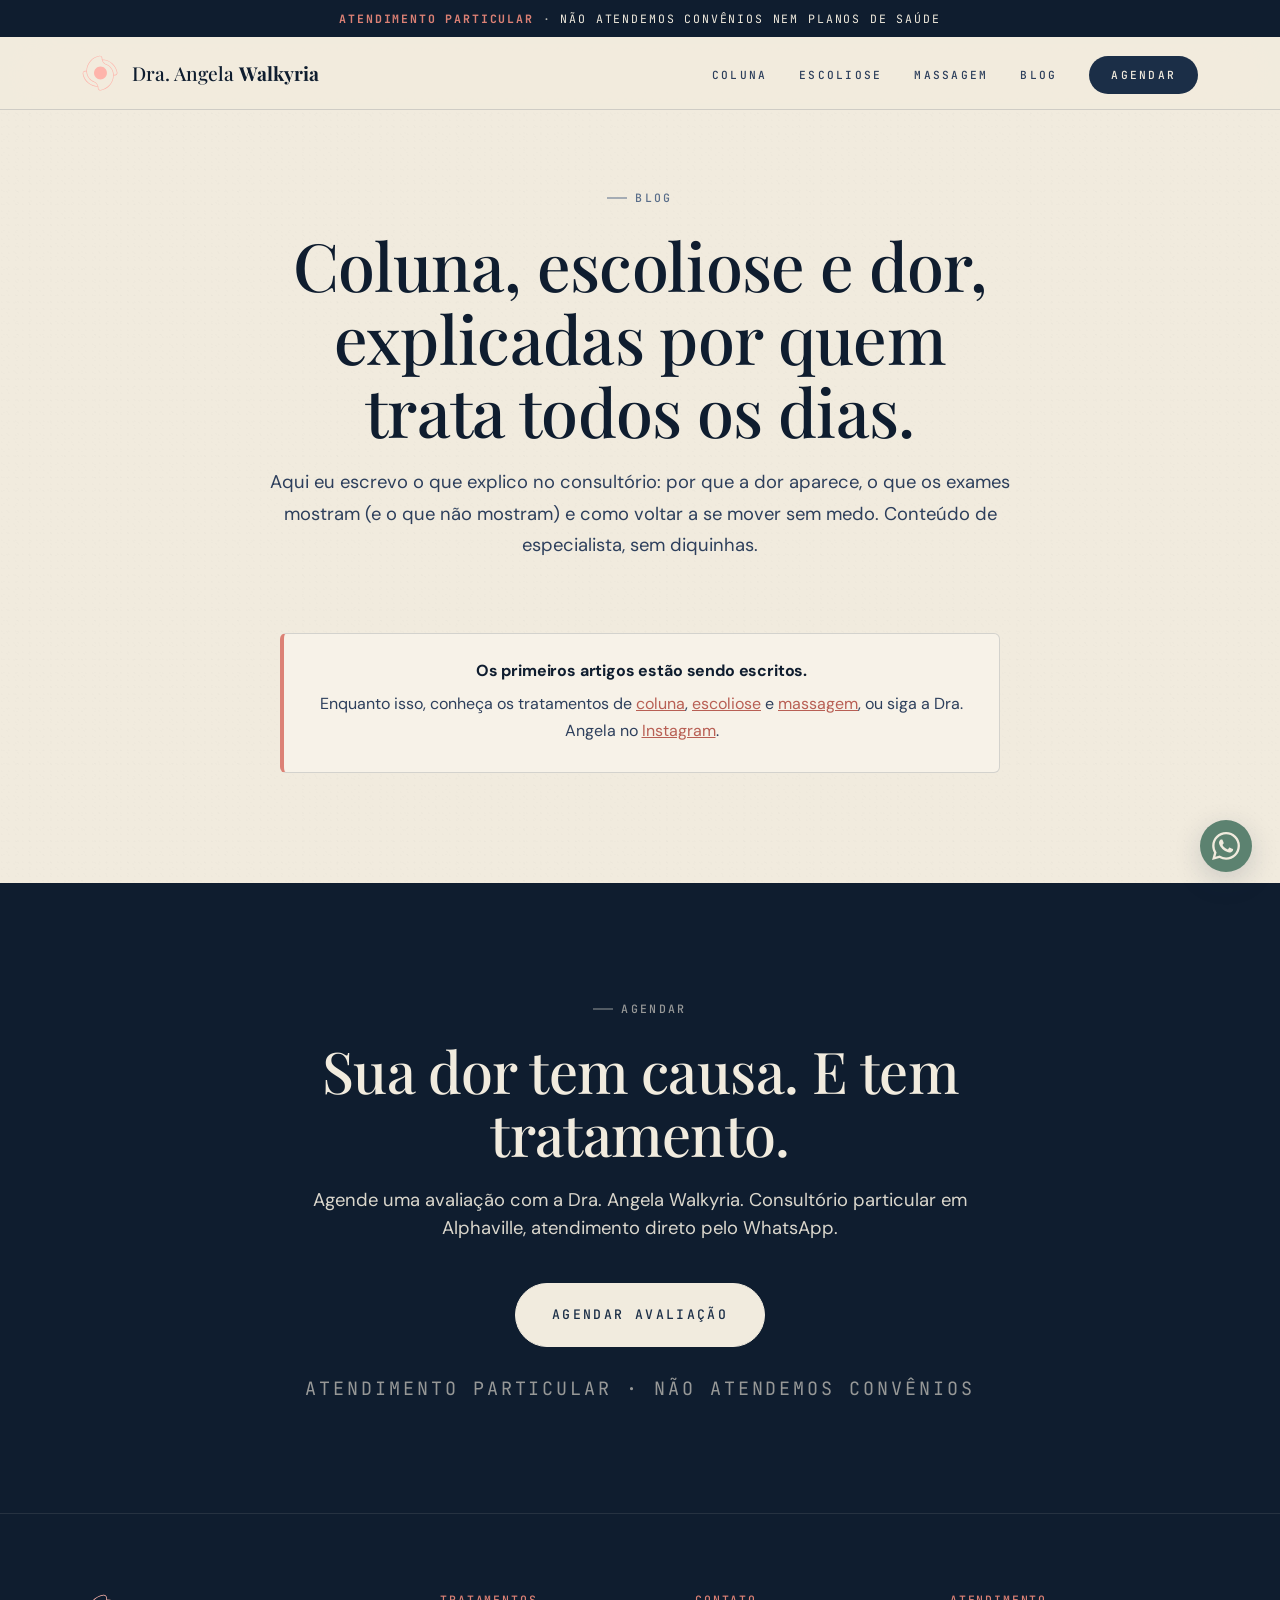
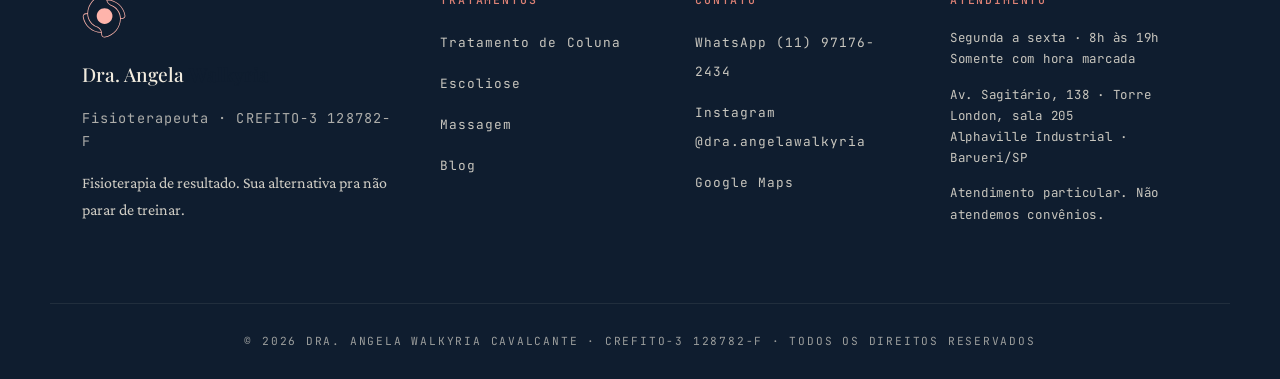
==== commit 0002fe9c: "Imagem de compartilhamento com a foto do ensaio; blog só com a página inicial (sem artigos) Co-Autho" ====
--- a/blog/index.html
+++ b/blog/index.html
@@ -54,26 +54,7 @@
   </section>
   <section class="blog-list">
     <div class="container">
-      <div class="blog-grid">
-        <a href="/blog/hernia-de-disco-voce-nao-e-o-seu-exame" class="post-card">
-          <span class="post-tag">Coluna · Hérnia de disco</span>
-          <h2>Hérnia de disco: você não é o seu exame</h2>
-          <p>Receber um laudo com a palavra &quot;hérnia&quot; assusta. Mas o que a ressonância mostra e o que você sente nem sempre são a mesma coisa. Entenda por que o exame não define o seu futuro.</p>
-          <span class="post-meta">18 de setembro de 2026 · 5 min</span>
-        </a>
-        <a href="/blog/dor-ciatica-repouso-nao-resolve" class="post-card">
-          <span class="post-tag">Coluna · Ciático</span>
-          <h2>Dor ciática: por que descansar não resolve</h2>
-          <p>Aquela dor que desce da lombar pela perna tem nome, tem causa e tem tratamento. O que ela não tem é solução na cama.</p>
-          <span class="post-meta">18 de setembro de 2026 · 4 min</span>
-        </a>
-        <a href="/blog/sinais-de-escoliose-em-criancas" class="post-card">
-          <span class="post-tag">Escoliose · Crianças e adolescentes</span>
-          <h2>Sinais de escoliose em crianças: como observar em casa</h2>
-          <p>A escoliose costuma aparecer na fase de crescimento e quase nunca dói no começo. Por isso os pais são os primeiros a perceber. Veja o que observar.</p>
-          <span class="post-meta">18 de setembro de 2026 · 4 min</span>
-        </a>
-      </div>
+      <div class="callout" style="max-width:720px;margin:0 auto;text-align:center"><h3>Os primeiros artigos estão sendo escritos.</h3><p>Enquanto isso, conheça os tratamentos de <a href="/coluna" style="color:var(--coral-deep);text-decoration:underline">coluna</a>, <a href="/escoliose" style="color:var(--coral-deep);text-decoration:underline">escoliose</a> e <a href="/massagem" style="color:var(--coral-deep);text-decoration:underline">massagem</a>, ou siga a Dra. Angela no <a href="https://www.instagram.com/dra.angelawalkyria" target="_blank" rel="noopener" style="color:var(--coral-deep);text-decoration:underline">Instagram</a>.</p></div>
     </div>
   </section>
   <section class="cta-final" id="contato">
--- a/styles.css
+++ b/styles.css
@@ -442,10 +442,9 @@
 .sobre-visual img {
   width: 100%;
   height: 100%;
-  object-fit: contain;
-  object-position: center bottom;
+  object-fit: cover;
+  object-position: center center;
   display: block;
-  padding: 28px 0 0;
 }
 .hero-visual-wrap, .sobre-visual-wrap { display: flex; flex-direction: column; gap: 14px; }
 .photo-caption {
@@ -837,7 +836,7 @@
   box-shadow: 0 24px 48px rgba(27, 46, 71, 0.12);
 }
 .lp-hero-figure img { width: 100%; height: 100%; object-fit: cover; object-position: center top; }
-.lp-hero-figure.recorte img { object-fit: contain; object-position: center bottom; padding-top: 20px; }
+.lp-hero-figure.recorte img { object-fit: cover; object-position: center center; }
 
 .lp-section { padding: 110px 0; }
 .lp-section-light { background: var(--paper); }
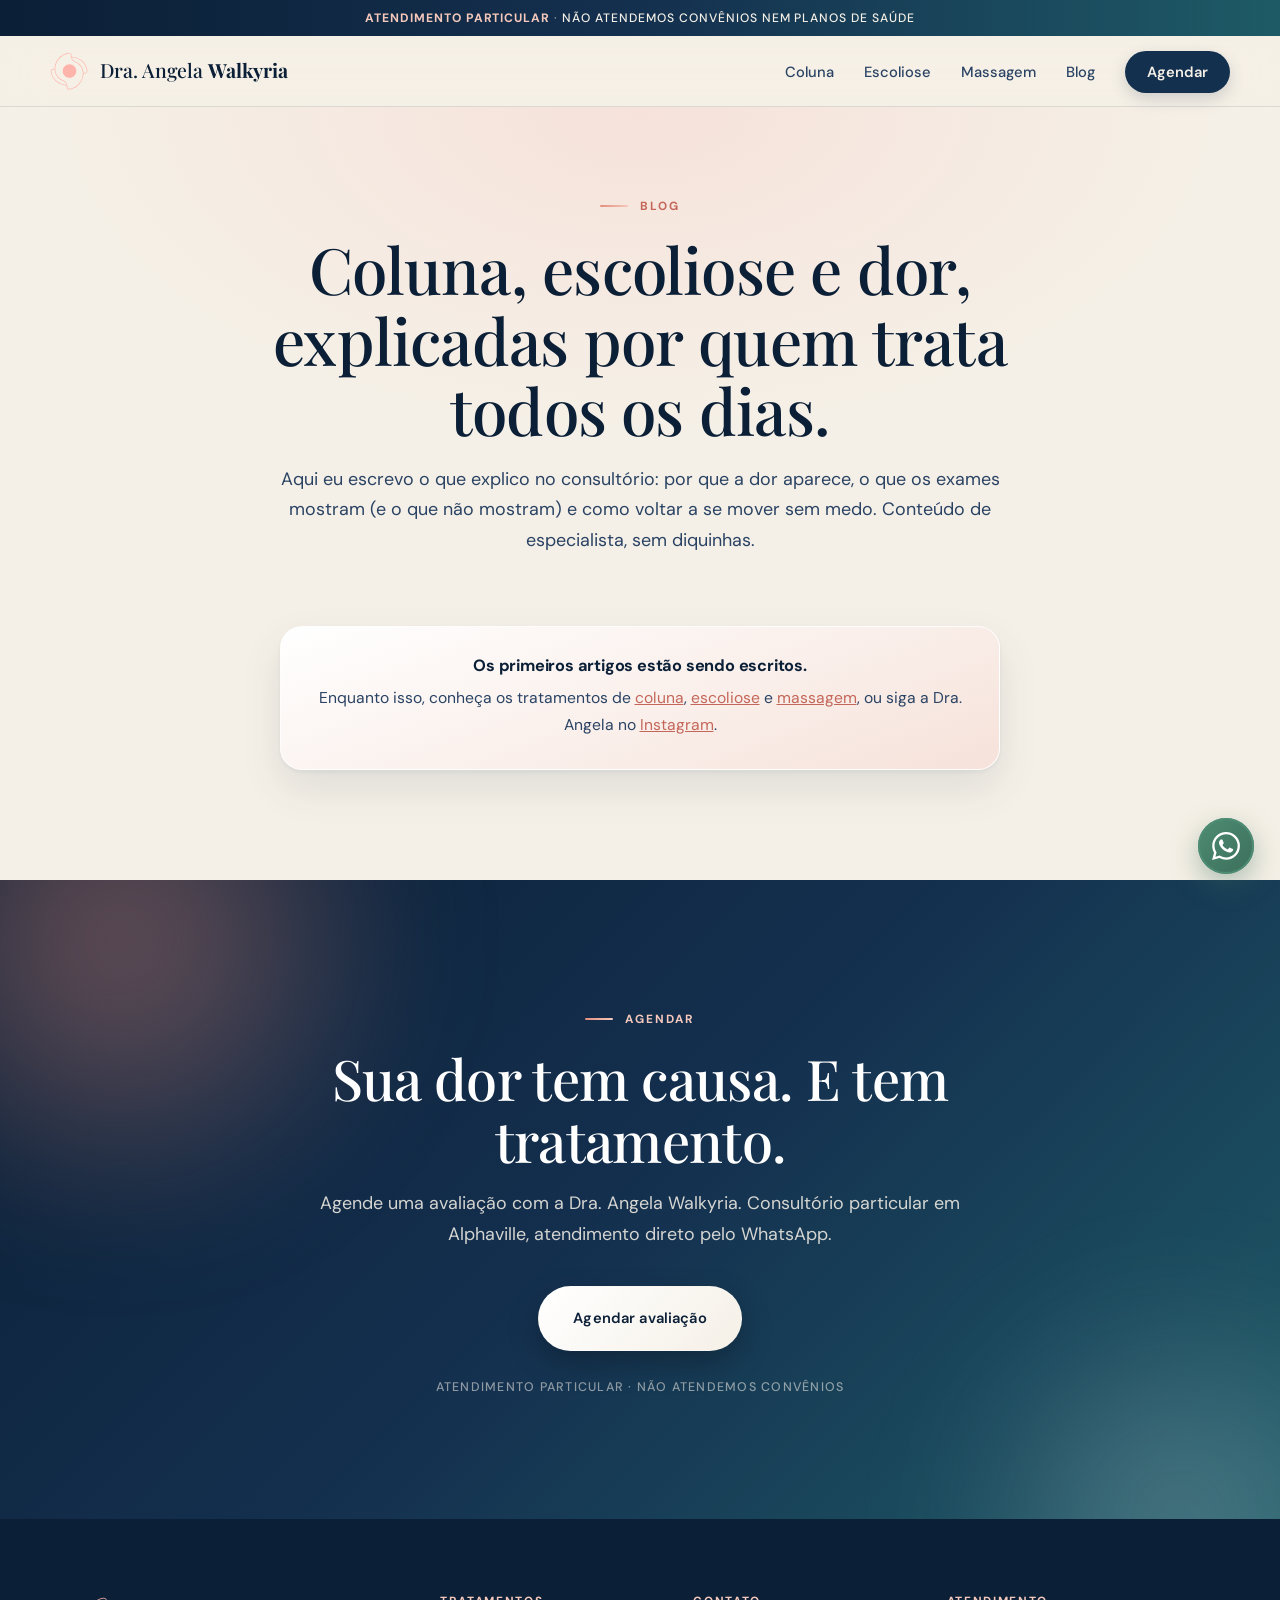
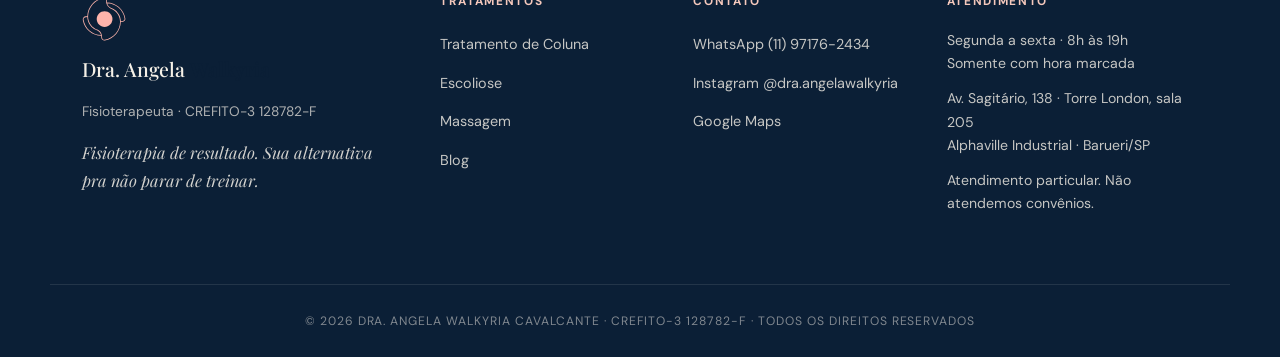
==== commit 72ca4f9b: "Vídeo do atendimento no topo da home; CSS/JS sem cache longo e com versão na URL Co-Authored-By: Cla" ====
--- a/blog/index.html
+++ b/blog/index.html
@@ -18,7 +18,7 @@
   
   <link rel="preconnect" href="https://fonts.googleapis.com">
   <link rel="preconnect" href="https://fonts.gstatic.com" crossorigin>
-  <link rel="stylesheet" href="/styles.css">
+  <link rel="stylesheet" href="/styles.css?v=20260922d">
 </head>
 <body>
   <div class="site-top">
@@ -108,6 +108,6 @@
     <svg width="28" height="28" viewBox="0 0 24 24" fill="currentColor" aria-hidden="true"><path d="M17.472 14.382c-.297-.149-1.758-.867-2.03-.967-.273-.099-.471-.148-.67.15-.197.297-.767.966-.94 1.164-.173.199-.347.223-.644.075-.297-.15-1.255-.463-2.39-1.475-.883-.788-1.48-1.761-1.653-2.059-.173-.297-.018-.458.13-.606.134-.133.298-.347.446-.52.149-.174.198-.298.298-.497.099-.198.05-.371-.025-.52-.075-.149-.669-1.612-.916-2.207-.242-.579-.487-.5-.669-.51-.173-.008-.371-.01-.57-.01-.198 0-.52.074-.792.372-.272.297-1.04 1.016-1.04 2.479 0 1.462 1.065 2.875 1.213 3.074.149.198 2.096 3.2 5.077 4.487.709.306 1.262.489 1.694.625.712.227 1.36.195 1.871.118.571-.085 1.758-.719 2.006-1.413.248-.694.248-1.289.173-1.413-.074-.124-.272-.198-.57-.347m-5.421 7.403h-.004a9.87 9.87 0 01-5.031-1.378l-.361-.214-3.741.982.998-3.648-.235-.374a9.86 9.86 0 01-1.51-5.26c.001-5.45 4.436-9.884 9.888-9.884 2.64 0 5.122 1.03 6.988 2.898a9.825 9.825 0 012.893 6.994c-.003 5.45-4.437 9.884-9.885 9.884m8.413-18.297A11.815 11.815 0 0012.05 0C5.495 0 .16 5.335.157 11.892c0 2.096.547 4.142 1.588 5.945L.057 24l6.305-1.654a11.882 11.882 0 005.683 1.448h.005c6.554 0 11.89-5.335 11.893-11.893a11.821 11.821 0 00-3.48-8.413z"/></svg>
   </a>
 
-  <script src="/main.js" defer></script>
+  <script src="/main.js?v=20260922d" defer></script>
 </body>
 </html>
--- a/styles.css
+++ b/styles.css
@@ -1,52 +1,55 @@
 /* ====================================================
-   Dra. Angela Walkyria — Site oficial
-   Paleta aprovada em 24/06/2026: bege claro + azul-marinho,
-   salmão/coral só como detalhe. Tipografia sem itálico fino.
+   Dra. Angela Walkyria — Site oficial · v3 (22/09/2026)
+   Paleta aprovada: bege claro + azul-marinho, salmão em detalhe.
+   Direção: superfícies com degradê, formas orgânicas, movimento
+   suave. Playfair Display para títulos.
    ==================================================== */
 
-@import url('https://fonts.googleapis.com/css2?family=Playfair+Display:wght@400;500;600;700&family=Crimson+Pro:wght@400;500;600&family=DM+Sans:wght@300;400;500;600;700&family=JetBrains+Mono:wght@400;500;700&display=swap');
+@import url('https://fonts.googleapis.com/css2?family=Playfair+Display:ital,wght@0,400;0,500;0,600;0,700;1,500&family=DM+Sans:wght@300;400;500;600;700&display=swap');
 
 :root {
-  --paper:        #F1EBDE;   /* bege claro — fundo */
-  --paper-light:  #F7F2E8;
-  --paper-deep:   #E8E0CE;
-  --ink:          #1B2E47;   /* azul-marinho */
-  --ink-deep:     #0F1D2F;
-  --ink-soft:     #2D3F5C;
-  --ink-faint:    #5A6E8A;
-  --rule:         rgba(27, 46, 71, 0.16);
-  --rule-deep:    rgba(27, 46, 71, 0.36);
-  --coral:        #DC8175;   /* salmão — só detalhe */
-  --coral-deep:   #B85F54;
-  --coral-soft:   #F1C8C0;
-  --whatsapp:     #5C8270;
-  --whatsapp-dk:  #466253;
+  /* Marfim e superfícies claras */
+  --paper:        #F5F0E7;
+  --paper-light:  #FBF8F2;
+  --paper-deep:   #EBE3D4;
+  --blush:        #F6E2DA;   /* rosado muito claro, só em degradê */
+  --sky:          #E4EAF0;   /* azul-cinza claro, só em degradê */
+  /* Marinho */
+  --ink:          #14304F;
+  --ink-deep:     #0B1F36;
+  --ink-soft:     #2A4364;
+  --ink-faint:    #5F7590;
+  --teal:         #1E5A66;   /* fim do degradê escuro */
+  /* Salmão */
+  --coral:        #E48E7E;
+  --coral-deep:   #C4675A;
+  --coral-soft:   #F5C8BC;
+  --coral-glow:   rgba(228, 142, 126, 0.35);
+  /* Verde do WhatsApp, abafado */
+  --whatsapp:     #4E8C74;
+  --whatsapp-dk:  #3C6F5B;
+
+  --rule:         rgba(20, 48, 79, 0.12);
+  --rule-deep:    rgba(20, 48, 79, 0.28);
 
   --font-display: 'Playfair Display', Georgia, serif;
-  --font-editorial: 'Crimson Pro', Georgia, serif;
   --font-body:    'DM Sans', -apple-system, BlinkMacSystemFont, sans-serif;
-  --font-mono:    'JetBrains Mono', ui-monospace, 'SF Mono', monospace;
 
   --container: 1180px;
-  --radius:      4px;
-  --radius-md:   6px;
-  --transition:  280ms cubic-bezier(0.4, 0, 0.2, 1);
-
-  --shadow-sm: 0 1px 0 rgba(27, 46, 71, 0.04);
-  --shadow-md: 0 2px 0 rgba(27, 46, 71, 0.04), 0 12px 32px rgba(27, 46, 71, 0.06);
-  --shadow-lg: 0 2px 0 rgba(27, 46, 71, 0.04), 0 24px 64px rgba(27, 46, 71, 0.08);
+  --r-sm: 14px;
+  --r-md: 22px;
+  --r-lg: 32px;
+  --ease: cubic-bezier(0.22, 1, 0.36, 1);
+  --transition: 320ms var(--ease);
+
+  --shadow-sm: 0 1px 2px rgba(20,48,79,0.05), 0 6px 18px rgba(20,48,79,0.06);
+  --shadow-md: 0 2px 4px rgba(20,48,79,0.05), 0 18px 40px rgba(20,48,79,0.10);
+  --shadow-lg: 0 4px 8px rgba(20,48,79,0.06), 0 32px 80px rgba(20,48,79,0.16);
 }
 
 /* ============ RESET ============ */
 *, *::before, *::after { box-sizing: border-box; margin: 0; padding: 0; }
-
-html {
-  scroll-behavior: smooth;
-  -webkit-font-smoothing: antialiased;
-  -moz-osx-font-smoothing: grayscale;
-  font-size: 16px;
-}
-
+html { scroll-behavior: smooth; -webkit-font-smoothing: antialiased; -moz-osx-font-smoothing: grayscale; font-size: 16px; }
 body {
   font-family: var(--font-body);
   color: var(--ink);
@@ -55,1044 +58,494 @@
   overflow-x: hidden;
   position: relative;
 }
-
-body::before {
-  content: "";
-  position: fixed;
-  inset: 0;
-  background-image:
-    radial-gradient(circle at 23% 17%, rgba(27,46,71,0.012) 1px, transparent 1px),
-    radial-gradient(circle at 67% 43%, rgba(27,46,71,0.010) 1px, transparent 1px),
-    radial-gradient(circle at 31% 73%, rgba(27,46,71,0.012) 1px, transparent 1px),
-    radial-gradient(circle at 83% 81%, rgba(27,46,71,0.008) 1px, transparent 1px);
-  background-size: 7px 7px, 11px 11px, 13px 13px, 17px 17px;
-  pointer-events: none;
-  z-index: 1;
-  mix-blend-mode: multiply;
-}
-
-main, section, header, footer { position: relative; z-index: 2; }
-.site-top, .whatsapp-float { z-index: 100; }
-
 a { color: inherit; text-decoration: none; }
 img, svg { max-width: 100%; display: block; }
 button { cursor: pointer; border: 0; background: none; font-family: inherit; }
-
-.container {
-  width: 100%;
-  max-width: var(--container);
-  margin: 0 auto;
-  padding: 0 32px;
-}
-
-/* ============ TYPOGRAPHY ============ */
-h1, h2, h3, h4 {
-  font-family: var(--font-display);
-  font-weight: 500;
-  line-height: 1.1;
-  letter-spacing: -0.01em;
-  color: var(--ink-deep);
-}
-
-h1 { font-size: clamp(2.4rem, 5.2vw, 4.4rem); }
-h2 { font-size: clamp(1.9rem, 4vw, 3rem); }
-h3 { font-size: clamp(1.4rem, 2.2vw, 1.6rem); }
-h4 {
-  font-size: 0.72rem;
-  font-family: var(--font-mono);
-  font-weight: 500;
-  letter-spacing: 0.16em;
-  text-transform: uppercase;
-}
-
-body, p, li {
-  font-family: var(--font-body);
-  font-style: normal;
-  font-weight: 400;
-  font-size: clamp(1.0625rem, 1.05vw, 1.15rem);
-  line-height: 1.7;
-  color: var(--ink-soft);
-  -webkit-font-smoothing: antialiased;
-  text-rendering: optimizeLegibility;
-}
-em { font-style: normal; color: var(--ink-deep); font-weight: 600; }
+:focus-visible { outline: 3px solid var(--coral); outline-offset: 3px; border-radius: 6px; }
+
+.container { width: 100%; max-width: var(--container); margin: 0 auto; padding: 0 32px; }
+
+/* ============ TIPOGRAFIA ============ */
+h1, h2, h3 { font-family: var(--font-display); font-weight: 500; line-height: 1.1; letter-spacing: -0.012em; color: var(--ink-deep); }
+h1 { font-size: clamp(2.4rem, 5vw, 4.2rem); }
+h2 { font-size: clamp(1.9rem, 3.8vw, 2.9rem); }
+h3 { font-size: clamp(1.35rem, 2vw, 1.55rem); }
+h4 { font-family: var(--font-body); font-size: 0.74rem; font-weight: 700; letter-spacing: 0.14em; text-transform: uppercase; }
+body, p, li { font-family: var(--font-body); font-weight: 400; font-size: clamp(1.04rem, 1.02vw, 1.12rem); line-height: 1.72; color: var(--ink-soft); }
+em { font-style: italic; font-family: var(--font-display); font-weight: 500; color: var(--coral-deep); }
 strong { font-weight: 600; color: var(--ink-deep); }
 
-.destaque { color: var(--coral-deep); }
-
 .eyebrow {
-  display: inline-block;
-  font-family: var(--font-mono);
-  font-size: 0.72rem;
-  font-weight: 500;
-  letter-spacing: 0.2em;
-  text-transform: uppercase;
-  color: var(--ink-faint);
-  margin-bottom: 20px;
-  padding-left: 28px;
-  position: relative;
-}
-.eyebrow::before {
-  content: "";
-  position: absolute;
-  left: 0;
-  top: 50%;
-  width: 20px;
-  height: 1px;
-  background: var(--ink-faint);
-  transform: translateY(-50%);
-}
-.eyebrow-light { color: rgba(241, 235, 222, 0.6); }
-.eyebrow-light::before { background: rgba(241, 235, 222, 0.6); }
-
-.section-header {
-  text-align: center;
-  max-width: 760px;
-  margin: 0 auto 64px;
-}
-.section-header .eyebrow { padding-left: 28px; margin-bottom: 16px; }
-.section-header .eyebrow::before { left: -28px; }
+  display: inline-flex; align-items: center; gap: 12px;
+  font-family: var(--font-body); font-size: 0.74rem; font-weight: 700;
+  letter-spacing: 0.16em; text-transform: uppercase; color: var(--coral-deep);
+  margin-bottom: 18px;
+}
+.eyebrow::before { content: ""; width: 28px; height: 2px; border-radius: 2px; background: linear-gradient(90deg, var(--coral), var(--coral-soft)); }
+.eyebrow-light { color: var(--coral-soft); }
+
+.section-header { text-align: center; max-width: 760px; margin: 0 auto 60px; }
+.section-header .eyebrow { justify-content: center; }
 .section-header h2 { margin-bottom: 16px; }
-.section-subtitle {
-  font-family: var(--font-body);
-  font-size: 1.1rem;
-  color: var(--ink-soft);
-  line-height: 1.65;
-  max-width: 56ch;
-  margin-left: auto;
-  margin-right: auto;
-}
-
-/* ============ BUTTONS ============ */
+.section-subtitle { font-size: 1.1rem; color: var(--ink-soft); max-width: 58ch; margin: 0 auto; }
+
+/* ============ BOTÕES ============ */
 .btn {
-  display: inline-flex;
-  align-items: center;
-  justify-content: center;
-  gap: 10px;
-  padding: 18px 32px;
-  border: 1px solid var(--ink);
-  border-radius: 999px;
-  font-family: var(--font-mono);
-  font-size: 0.78rem;
-  font-weight: 500;
-  letter-spacing: 0.18em;
-  text-transform: uppercase;
-  text-decoration: none;
-  transition: var(--transition);
-  white-space: nowrap;
-  cursor: pointer;
-}
-.btn-primary { background: var(--ink); color: var(--paper); border-color: var(--ink); }
-.btn-primary:hover { background: var(--ink-deep); transform: translateY(-1px); }
-.btn-outline { background: transparent; color: var(--ink); border-color: var(--ink); }
-.btn-outline:hover { background: var(--ink); color: var(--paper); }
-.btn-white {
-  background: var(--paper);
-  color: var(--ink);
-  border-color: var(--paper);
-  font-size: 0.82rem;
-  padding: 20px 36px;
-}
-.btn-white:hover { background: var(--coral); border-color: var(--coral); color: var(--ink-deep); }
-.btn svg { width: 16px; height: 16px; }
-
-/* ============ TOPO FIXO: AVISO + HEADER ============ */
-.site-top {
-  position: sticky;
-  top: 0;
-  z-index: 100;
-}
-
-/* Aviso "não atendemos convênio" — pedido da Angela em 24/06/2026 */
+  display: inline-flex; align-items: center; justify-content: center; gap: 10px;
+  padding: 17px 30px; border-radius: 999px;
+  font-family: var(--font-body); font-size: 0.92rem; font-weight: 600; letter-spacing: 0.01em;
+  border: 1.5px solid transparent; transition: transform var(--transition), box-shadow var(--transition), background var(--transition), color var(--transition);
+  white-space: nowrap; position: relative; isolation: isolate;
+}
+.btn svg { width: 18px; height: 18px; }
+.btn-primary {
+  color: #fff;
+  background: linear-gradient(135deg, var(--ink) 0%, var(--ink-deep) 55%, var(--teal) 130%);
+  box-shadow: 0 10px 24px rgba(20,48,79,0.22);
+}
+.btn-primary:hover { transform: translateY(-2px); box-shadow: 0 16px 32px rgba(20,48,79,0.28); }
+.btn-outline { color: var(--ink); border-color: var(--rule-deep); background: rgba(255,255,255,0.35); backdrop-filter: blur(6px); }
+.btn-outline:hover { background: var(--ink); color: var(--paper); border-color: var(--ink); transform: translateY(-2px); }
+.btn-white { color: var(--ink-deep); background: linear-gradient(135deg, #fff 0%, var(--paper) 100%); box-shadow: 0 12px 30px rgba(0,0,0,0.25); padding: 19px 34px; }
+.btn-white:hover { transform: translateY(-2px); background: linear-gradient(135deg, #fff 0%, var(--coral-soft) 100%); }
+
+/* ============ TOPO: AVISO + HEADER ============ */
+.site-top { position: sticky; top: 0; z-index: 100; }
 .notice-bar {
-  background: var(--ink-deep);
-  color: var(--paper);
-  text-align: center;
-  padding: 10px 24px;
-  font-family: var(--font-mono);
-  font-size: 0.72rem;
-  letter-spacing: 0.16em;
-  text-transform: uppercase;
-  line-height: 1.5;
-}
-.notice-bar strong {
-  color: var(--coral);
-  font-weight: 700;
-}
-.notice-bar span { color: rgba(241,235,222,0.75); }
+  background: linear-gradient(90deg, var(--ink-deep) 0%, var(--ink) 50%, var(--teal) 100%);
+  color: var(--paper); text-align: center; padding: 9px 24px;
+  font-size: 0.76rem; font-weight: 500; letter-spacing: 0.08em; text-transform: uppercase; line-height: 1.5;
+}
+.notice-bar strong { color: var(--coral-soft); font-weight: 700; }
+.notice-bar span { color: rgba(245,240,231,0.6); }
 
 .site-header {
-  background: rgba(241, 235, 222, 0.92);
-  backdrop-filter: blur(24px) saturate(180%);
-  -webkit-backdrop-filter: blur(24px) saturate(180%);
+  background: rgba(245, 240, 231, 0.78);
+  backdrop-filter: blur(20px) saturate(160%); -webkit-backdrop-filter: blur(20px) saturate(160%);
   border-bottom: 1px solid var(--rule);
 }
-
-.nav-wrapper {
-  display: flex;
-  align-items: center;
-  justify-content: space-between;
-  padding-top: 18px;
-  padding-bottom: 18px;
-}
-
-.brand { display: flex; align-items: center; gap: 14px; }
-
-.brand-logo {
-  width: 36px;
-  height: 36px;
-  display: flex;
-  align-items: center;
-  justify-content: center;
-  animation: girando 8s infinite linear;
-  flex-shrink: 0;
-}
-.brand-logo svg, .brand-logo img { width: 100%; height: 100%; fill: var(--coral); filter: none; }
-
-@keyframes girando {
-  0% { transform: rotate(0deg); }
-  100% { transform: rotate(360deg); }
-}
-
-.brand-name {
-  font-family: var(--font-display);
-  font-size: 1.2rem;
-  font-weight: 500;
-  color: var(--ink-deep);
-}
+.nav-wrapper { display: flex; align-items: center; justify-content: space-between; padding: 16px 0; }
+.brand { display: flex; align-items: center; gap: 12px; }
+.brand-logo { width: 38px; height: 38px; display: flex; align-items: center; justify-content: center; animation: girando 14s infinite linear; flex-shrink: 0; }
+.brand-logo img, .brand-logo svg { width: 100%; height: 100%; }
+@keyframes girando { to { transform: rotate(360deg); } }
+.brand-name { font-family: var(--font-display); font-size: 1.22rem; font-weight: 500; color: var(--ink-deep); }
 .brand-name strong { font-weight: 700; }
 
-.main-nav ul { display: flex; list-style: none; gap: 32px; align-items: center; }
-.main-nav a {
-  font-family: var(--font-mono);
-  font-size: 0.7rem;
-  font-weight: 500;
-  letter-spacing: 0.2em;
-  text-transform: uppercase;
-  color: var(--ink-soft);
-  transition: var(--transition);
-  position: relative;
-}
-.main-nav a::after {
-  content: "";
-  position: absolute;
-  bottom: -4px;
-  left: 0;
-  width: 0;
-  height: 1px;
-  background: var(--ink);
-  transition: width 240ms ease;
-}
+.main-nav ul { display: flex; list-style: none; gap: 30px; align-items: center; }
+.main-nav a { font-size: 0.92rem; font-weight: 500; color: var(--ink-soft); position: relative; padding: 4px 0; transition: color var(--transition); }
+.main-nav a::after { content: ""; position: absolute; left: 0; bottom: -2px; width: 100%; height: 2px; border-radius: 2px; background: var(--coral); transform: scaleX(0); transform-origin: right; transition: transform 300ms var(--ease); }
 .main-nav a:hover { color: var(--ink-deep); }
-.main-nav a:hover::after { width: 100%; }
-
-.nav-cta {
-  background: var(--ink);
-  color: var(--paper) !important;
-  padding: 12px 22px;
-  border-radius: 999px;
-  font-weight: 500;
-}
+.main-nav a:hover::after { transform: scaleX(1); transform-origin: left; }
+.nav-cta { background: var(--ink); color: var(--paper) !important; padding: 11px 22px !important; border-radius: 999px; font-weight: 600 !important; box-shadow: 0 6px 16px rgba(20,48,79,0.18); }
 .nav-cta::after { display: none; }
 .nav-cta:hover { background: var(--ink-deep); }
-
 .nav-toggle { display: none; flex-direction: column; gap: 5px; padding: 8px; }
-.nav-toggle span { width: 24px; height: 1px; background: var(--ink); transition: var(--transition); }
-
-.logo-hero {
-  width: 96px; height: 96px;
-  display: flex; align-items: center; justify-content: center;
-  animation: girando 12s infinite linear;
-  margin: 0 auto 32px;
-}
-.logo-hero svg, .logo-hero img { width: 100%; height: 100%; fill: var(--coral); opacity: 0.92; }
-.logo-footer {
-  width: 44px; height: 44px;
-  display: flex; align-items: center; justify-content: center;
-  animation: girando 14s infinite linear;
-  margin-bottom: 20px;
-}
-.logo-footer svg, .logo-footer img { width: 100%; height: 100%; fill: var(--coral); }
-
-/* ============ ANIMAÇÕES DE ENTRADA ============ */
-@keyframes silenceRise {
-  0% { opacity: 0; transform: translateY(28px); filter: blur(10px); }
-  100% { opacity: 1; transform: translateY(0); filter: blur(0); }
-}
-.hero-text > * { opacity: 0; animation: silenceRise 1100ms cubic-bezier(0.16, 1, 0.3, 1) forwards; }
-.hero-text > .eyebrow         { animation-delay: 80ms; }
-.hero-text > h1               { animation-delay: 220ms; }
-.hero-text > .hero-subtitle   { animation-delay: 460ms; }
-.hero-text > .hero-ctas       { animation-delay: 640ms; }
-.hero-text > .hero-trust      { animation-delay: 820ms; }
-.hero-visual-wrap { opacity: 0; animation: silenceRise 1400ms cubic-bezier(0.16, 1, 0.3, 1) 400ms forwards; }
-@media (prefers-reduced-motion: reduce) {
-  .hero-text > *, .hero-visual, .hero-visual-wrap { animation: none; opacity: 1; }
-}
+.nav-toggle span { width: 24px; height: 2px; border-radius: 2px; background: var(--ink); }
+
+.logo-hero { width: 84px; height: 84px; margin: 0 auto 28px; animation: girando 18s infinite linear; opacity: 0.95; }
+.logo-footer { width: 44px; height: 44px; margin-bottom: 18px; animation: girando 18s infinite linear; }
+
+/* ============ REVELAÇÃO AO ROLAR ============ */
+.reveal { opacity: 0; transform: translateY(26px); transition: opacity 900ms var(--ease), transform 900ms var(--ease); }
+.reveal.in { opacity: 1; transform: none; }
+.reveal-stagger > * { opacity: 0; transform: translateY(22px); transition: opacity 800ms var(--ease), transform 800ms var(--ease); }
+.reveal-stagger.in > * { opacity: 1; transform: none; }
+.reveal-stagger.in > *:nth-child(2) { transition-delay: 90ms; }
+.reveal-stagger.in > *:nth-child(3) { transition-delay: 180ms; }
+.reveal-stagger.in > *:nth-child(4) { transition-delay: 270ms; }
+.reveal-stagger.in > *:nth-child(5) { transition-delay: 360ms; }
+.reveal-stagger.in > *:nth-child(6) { transition-delay: 450ms; }
 
 /* ============ HERO ============ */
 .hero {
-  padding: 80px 0 100px;
-  position: relative;
-  overflow: hidden;
-  isolation: isolate;
-}
-.hero::before {
-  content: "";
-  position: absolute;
-  top: -100px; right: -200px;
-  width: 800px; height: 800px;
-  border-radius: 50%;
-  background: radial-gradient(circle, rgba(220, 129, 117, 0.16) 0%, rgba(220, 129, 117, 0.05) 40%, transparent 70%);
-  filter: blur(60px);
-  pointer-events: none;
-  z-index: -2;
-}
-.hero::after {
-  content: "";
-  position: absolute;
-  inset: 0;
-  background-image:
-    linear-gradient(rgba(27, 46, 71, 0.025) 1px, transparent 1px),
-    linear-gradient(90deg, rgba(27, 46, 71, 0.025) 1px, transparent 1px);
-  background-size: 64px 64px;
-  pointer-events: none;
-  z-index: -1;
-  mask-image: radial-gradient(ellipse at center, black 40%, transparent 80%);
-  -webkit-mask-image: radial-gradient(ellipse at center, black 40%, transparent 80%);
-}
-
-.hero-marker {
-  position: absolute;
-  font-family: var(--font-mono);
-  font-size: 0.66rem;
-  letter-spacing: 0.22em;
-  color: var(--ink-faint);
-  text-transform: uppercase;
-  z-index: 1;
-}
-.hero-marker-tl { top: 32px; left: 32px; }
-.hero-marker-tr { top: 32px; right: 32px; }
-
-.hero-grid {
-  display: grid;
-  grid-template-columns: 1.2fr 1fr;
-  gap: 72px;
-  align-items: center;
-  padding-top: 32px;
-}
-
-.hero-text h1 {
-  font-size: clamp(2.4rem, 4.6vw, 4rem);
-  margin-bottom: 32px;
-  font-weight: 500;
-  line-height: 1.08;
-  letter-spacing: -0.015em;
-}
-.hero-text h1 span {
-  color: var(--ink);
-  text-decoration: underline;
-  text-decoration-color: var(--coral);
-  text-decoration-thickness: 3px;
-  text-underline-offset: 0.14em;
-}
-
-.hero-subtitle {
-  font-family: var(--font-body);
-  font-size: 1.18rem;
-  color: var(--ink-soft);
-  margin-bottom: 40px;
-  max-width: 540px;
-  line-height: 1.65;
-}
-
-.hero-ctas { display: flex; gap: 16px; margin-bottom: 40px; flex-wrap: wrap; }
-
-.hero-trust {
-  display: flex;
-  gap: 28px;
-  font-family: var(--font-mono);
-  font-size: 0.7rem;
-  letter-spacing: 0.16em;
-  text-transform: uppercase;
-  color: var(--ink-faint);
-  flex-wrap: wrap;
-  padding-top: 28px;
-  border-top: 1px solid var(--rule);
-}
-.hero-trust span { display: inline-flex; gap: 6px; }
-
-/* ============ FOTOS (recorte real, sem filtro) ============ */
-.hero-visual,
-.sobre-visual {
-  position: relative;
-  aspect-ratio: 4/5;
-  border-radius: 6px;
-  overflow: hidden;
+  position: relative; overflow: hidden; isolation: isolate;
+  padding: 88px 0 120px;
   background:
-    radial-gradient(ellipse at 50% 100%, rgba(220,129,117,0.22), transparent 62%),
-    linear-gradient(180deg, var(--paper-light) 0%, var(--paper-deep) 100%);
-  border: 1px solid var(--rule);
-  box-shadow:
-    0 2px 4px rgba(27, 46, 71, 0.06),
-    0 8px 16px rgba(27, 46, 71, 0.08),
-    0 24px 48px rgba(27, 46, 71, 0.12);
-}
-.hero-visual img,
-.sobre-visual img {
-  width: 100%;
-  height: 100%;
-  object-fit: cover;
-  object-position: center center;
-  display: block;
-}
-.hero-visual-wrap, .sobre-visual-wrap { display: flex; flex-direction: column; gap: 14px; }
-.photo-caption {
-  display: block;
-  text-align: center;
-  font-family: var(--font-mono);
-  font-size: 0.66rem;
-  letter-spacing: 0.26em;
-  color: var(--ink-faint);
-  text-transform: uppercase;
-}
+    radial-gradient(1100px 700px at 8% 0%, var(--blush) 0%, transparent 60%),
+    radial-gradient(900px 600px at 100% 30%, var(--sky) 0%, transparent 55%),
+    linear-gradient(180deg, var(--paper-light) 0%, var(--paper) 100%);
+}
+.hero-orb { position: absolute; border-radius: 50%; filter: blur(70px); pointer-events: none; z-index: -1; will-change: transform; }
+.hero-orb-1 { width: 620px; height: 620px; right: -160px; top: -140px; background: radial-gradient(circle, rgba(228,142,126,0.42) 0%, rgba(228,142,126,0) 70%); animation: orb1 22s ease-in-out infinite alternate; }
+.hero-orb-2 { width: 520px; height: 520px; left: -200px; bottom: -220px; background: radial-gradient(circle, rgba(30,90,102,0.22) 0%, rgba(30,90,102,0) 70%); animation: orb2 26s ease-in-out infinite alternate; }
+@keyframes orb1 { from { transform: translate(0,0) scale(1); } to { transform: translate(-70px, 60px) scale(1.12); } }
+@keyframes orb2 { from { transform: translate(0,0); } to { transform: translate(90px, -50px); } }
+
+.hero-grid { display: grid; grid-template-columns: 1.15fr 1fr; gap: 64px; align-items: center; }
+
+.hero-text > * { opacity: 0; animation: rise 1100ms var(--ease) forwards; }
+.hero-text > .eyebrow { animation-delay: 60ms; }
+.hero-text > h1 { animation-delay: 200ms; }
+.hero-text > .hero-subtitle { animation-delay: 420ms; }
+.hero-text > .hero-ctas { animation-delay: 600ms; }
+.hero-text > .hero-trust { animation-delay: 780ms; }
+@keyframes rise { from { opacity: 0; transform: translateY(28px); filter: blur(6px); } to { opacity: 1; transform: none; filter: blur(0); } }
+
+.hero-text h1 { font-size: clamp(2.5rem, 4.7vw, 4.1rem); margin-bottom: 28px; line-height: 1.08; }
+.hero-text h1 span { position: relative; white-space: nowrap; font-style: italic; font-weight: 500; color: var(--ink); }
+.hero-text h1 span::after {
+  content: ""; position: absolute; left: -2%; right: -2%; bottom: 0.08em; height: 0.34em; z-index: -1; border-radius: 6px;
+  background: linear-gradient(90deg, var(--coral-soft), rgba(245,200,188,0.35));
+  transform: scaleX(0); transform-origin: left; animation: marca 900ms var(--ease) 900ms forwards;
+}
+@keyframes marca { to { transform: scaleX(1); } }
+.hero-subtitle { font-size: 1.16rem; color: var(--ink-soft); margin-bottom: 36px; max-width: 540px; }
+.hero-ctas { display: flex; gap: 14px; margin-bottom: 40px; flex-wrap: wrap; }
+.hero-trust { display: flex; gap: 10px 22px; flex-wrap: wrap; font-size: 0.86rem; font-weight: 500; color: var(--ink-faint); padding-top: 26px; border-top: 1px solid var(--rule); }
+.hero-trust span { display: inline-flex; align-items: center; gap: 8px; }
+.hero-trust span::before { content: ""; width: 6px; height: 6px; border-radius: 50%; background: var(--coral); }
+
+/* Foto em forma orgânica (assinatura da página) */
+.hero-visual-wrap { position: relative; max-width: 480px; margin: 0 auto; opacity: 0; animation: rise 1300ms var(--ease) 350ms forwards; }
+.hero-visual {
+  position: relative; aspect-ratio: 4/5; max-width: 480px; margin: 0 auto; overflow: hidden;
+  border-radius: 58% 42% 46% 54% / 46% 52% 48% 54%;
+  animation: blob 18s ease-in-out infinite;
+  box-shadow: 0 30px 70px rgba(20,48,79,0.22);
+  background: linear-gradient(160deg, var(--sky), var(--paper-deep));
+}
+.hero-visual::after { content: ""; position: absolute; inset: 0; background: linear-gradient(180deg, rgba(20,48,79,0) 60%, rgba(20,48,79,0.16) 100%); pointer-events: none; }
+.hero-visual img { width: 100%; height: 100%; object-fit: cover; object-position: center 20%; transform: scale(1.04); animation: respira 12s ease-in-out infinite alternate; }
+.hero-visual video { width: 100%; height: 100%; object-fit: cover; object-position: center 45%; display: block; background: var(--paper-deep); }
+.hero-visual-video::before { content: ""; position: absolute; inset: 0; z-index: 1; pointer-events: none; background: linear-gradient(180deg, rgba(11,31,54,0.08) 0%, rgba(11,31,54,0) 30%, rgba(11,31,54,0) 70%, rgba(11,31,54,0.22) 100%); }
+.hero-visual-wrap::before {
+  content: ""; position: absolute; inset: -6% -4% -2% -8%; z-index: -1;
+  border-radius: 46% 54% 58% 42% / 54% 46% 54% 46%;
+  background: linear-gradient(135deg, var(--coral-soft) 0%, rgba(228,142,126,0.15) 50%, var(--sky) 100%);
+  animation: blob 22s ease-in-out infinite reverse;
+}
+@keyframes blob {
+  0%   { border-radius: 58% 42% 46% 54% / 46% 52% 48% 54%; }
+  33%  { border-radius: 48% 52% 58% 42% / 54% 44% 56% 46%; }
+  66%  { border-radius: 54% 46% 42% 58% / 42% 58% 44% 56%; }
+  100% { border-radius: 58% 42% 46% 54% / 46% 52% 48% 54%; }
+}
+@keyframes respira { from { transform: scale(1.04) translateY(0); } to { transform: scale(1.08) translateY(-6px); } }
+
+.hero-badge {
+  position: absolute; display: flex; align-items: center; gap: 12px;
+  padding: 12px 16px 12px 14px; border-radius: 16px;
+  background: rgba(255,255,255,0.82); backdrop-filter: blur(14px); -webkit-backdrop-filter: blur(14px);
+  border: 1px solid rgba(255,255,255,0.7); box-shadow: var(--shadow-md);
+  font-size: 0.82rem; color: var(--ink-soft); line-height: 1.3;
+  opacity: 0; animation: rise 900ms var(--ease) forwards;
+}
+.hero-badge strong { display: block; font-size: 1rem; color: var(--ink-deep); }
+.hero-badge .stars { color: #E2A600; letter-spacing: 0.04em; font-size: 0.9rem; }
+.hero-badge-1 { right: -12%; top: 16%; animation-delay: 1100ms; animation-name: rise, flutua; animation-duration: 900ms, 7s; animation-delay: 1100ms, 2s; animation-iteration-count: 1, infinite; animation-direction: normal, alternate; animation-timing-function: var(--ease), ease-in-out; animation-fill-mode: forwards, none; }
+.hero-badge-2 { left: -14%; bottom: 14%; animation-delay: 1300ms; animation-name: rise, flutua; animation-duration: 900ms, 8s; animation-delay: 1300ms, 3s; animation-iteration-count: 1, infinite; animation-direction: normal, alternate; animation-timing-function: var(--ease), ease-in-out; animation-fill-mode: forwards, none; }
+@keyframes flutua { from { translate: 0 0; } to { translate: 0 -10px; } }
+.hero-badge-icon { width: 38px; height: 38px; border-radius: 12px; display: grid; place-items: center; background: linear-gradient(135deg, var(--coral-soft), var(--coral)); color: #fff; font-family: var(--font-display); font-size: 1.1rem; flex-shrink: 0; }
+.photo-caption { display: block; text-align: center; margin-top: 18px; font-size: 0.78rem; font-weight: 500; letter-spacing: 0.1em; text-transform: uppercase; color: var(--ink-faint); }
 
 /* ============ FAIXA DE CONFIANÇA ============ */
 .trust-strip {
-  background: var(--ink-deep);
-  padding: 56px 0;
-  color: var(--paper);
-  position: relative;
+  position: relative; overflow: hidden; color: var(--paper); padding: 52px 0;
+  background: linear-gradient(120deg, var(--ink-deep) 0%, var(--ink) 55%, var(--teal) 100%);
+}
+.trust-strip::before { content: ""; position: absolute; width: 700px; height: 700px; border-radius: 50%; right: -200px; top: -400px; background: radial-gradient(circle, rgba(228,142,126,0.28), transparent 65%); filter: blur(30px); }
+.trust-strip-grid { display: grid; grid-template-columns: repeat(4, 1fr); gap: 32px; position: relative; }
+.trust-stat { text-align: center; padding: 8px 12px; }
+.trust-stat + .trust-stat { border-left: 1px solid rgba(245,240,231,0.14); }
+.trust-stat-number { font-family: var(--font-display); font-size: clamp(2.2rem, 3.8vw, 3.2rem); font-weight: 500; line-height: 1; color: #fff; margin-bottom: 10px; }
+.trust-stat-number small { font-size: 0.55em; color: var(--coral-soft); }
+.trust-stat-label { font-size: 0.82rem; font-weight: 500; letter-spacing: 0.06em; text-transform: uppercase; color: rgba(245,240,231,0.72); line-height: 1.45; }
+
+/* ============ SINTOMAS ============ */
+.sintomas { padding: 110px 0 100px; background: linear-gradient(180deg, var(--paper) 0%, var(--paper-light) 100%); }
+.sintomas-grid { display: grid; grid-template-columns: repeat(4, 1fr); gap: 20px; }
+.sintoma-card {
+  position: relative; padding: 34px 28px 30px; border-radius: var(--r-md);
+  background: linear-gradient(160deg, #fff 0%, var(--paper-light) 100%);
+  border: 1px solid rgba(255,255,255,0.8); box-shadow: var(--shadow-sm);
+  transition: transform var(--transition), box-shadow var(--transition);
+}
+.sintoma-card:hover { transform: translateY(-6px); box-shadow: var(--shadow-md); }
+.sintoma-card .plate {
+  width: 48px; height: 48px; border-radius: 14px; display: grid; place-items: center; margin-bottom: 20px;
+  background: linear-gradient(135deg, var(--blush), var(--coral-soft)); color: var(--coral-deep);
+}
+.sintoma-card .plate svg { width: 24px; height: 24px; stroke: currentColor; fill: none; stroke-width: 1.7; stroke-linecap: round; stroke-linejoin: round; }
+.sintoma-card h3 { font-family: var(--font-body); font-size: 1.05rem; font-weight: 700; margin-bottom: 8px; color: var(--ink-deep); }
+.sintoma-card p { font-size: 0.98rem; line-height: 1.6; }
+.sintomas-cta { text-align: center; margin-top: 44px; }
+
+/* ============ TRATAMENTOS ============ */
+.servicos { position: relative; padding: 110px 0; background: linear-gradient(180deg, var(--paper-light) 0%, var(--paper-deep) 100%); overflow: hidden; }
+.servicos::before { content: ""; position: absolute; width: 900px; height: 900px; border-radius: 50%; left: -350px; top: -300px; background: radial-gradient(circle, rgba(228,142,126,0.16), transparent 65%); filter: blur(40px); pointer-events: none; }
+.servicos-grid { display: grid; grid-template-columns: repeat(3, 1fr); gap: 24px; position: relative; }
+.servico-card {
+  position: relative; display: flex; flex-direction: column; padding: 44px 36px 36px;
+  border-radius: var(--r-lg); color: var(--ink);
+  background: linear-gradient(165deg, #fff 0%, var(--paper-light) 100%);
+  border: 1px solid rgba(255,255,255,0.9); box-shadow: var(--shadow-sm);
+  transition: transform var(--transition), box-shadow var(--transition);
   overflow: hidden;
 }
-.trust-strip::before {
-  content: "";
-  position: absolute;
-  inset: 0;
-  background-image: radial-gradient(rgba(241, 235, 222, 0.08) 1px, transparent 1px);
-  background-size: 32px 32px;
-  opacity: 0.4;
-}
-.trust-strip-grid {
-  display: grid;
-  grid-template-columns: repeat(4, 1fr);
-  gap: 48px;
-  position: relative;
-  z-index: 1;
-}
-.trust-stat { text-align: center; border-left: 1px solid rgba(241, 235, 222, 0.12); padding: 8px 0 8px 24px; }
-.trust-stat:first-child { border-left: 0; padding-left: 0; }
-.trust-stat-number {
-  font-family: var(--font-display);
-  font-size: clamp(2.2rem, 4vw, 3.4rem);
-  font-weight: 500;
-  line-height: 1;
-  color: var(--coral);
-  margin-bottom: 12px;
-  letter-spacing: -0.02em;
-}
-.trust-stat-number small { font-size: 0.55em; color: rgba(241,235,222,0.6); }
-.trust-stat-label {
-  font-family: var(--font-mono);
-  font-size: 0.7rem;
-  letter-spacing: 0.2em;
-  text-transform: uppercase;
-  color: rgba(241, 235, 222, 0.7);
-  line-height: 1.5;
-}
-
-/* ============ SINTOMAS ============ */
-.sintomas { padding: 100px 0; background: var(--paper); }
-.sintomas-grid {
-  display: grid;
-  grid-template-columns: repeat(4, 1fr);
-  gap: 1px;
-  background: var(--rule);
-  border: 1px solid var(--rule);
-  border-radius: var(--radius);
-  overflow: hidden;
-}
-.sintoma-card { background: var(--paper-light); padding: 40px 28px; }
-.sintoma-card .plate {
-  font-family: var(--font-mono);
-  font-size: 0.7rem;
-  letter-spacing: 0.2em;
-  color: var(--coral-deep);
-  margin-bottom: 18px;
-}
-.sintoma-card h3 {
-  font-family: var(--font-body);
-  font-size: 1.05rem;
-  font-weight: 700;
-  margin-bottom: 10px;
-  color: var(--ink-deep);
-}
-.sintoma-card p { font-size: 1rem; line-height: 1.6; }
-.sintomas-cta { text-align: center; margin-top: 48px; }
+.servico-card::before { content: ""; position: absolute; inset: 0 0 auto 0; height: 6px; background: linear-gradient(90deg, var(--coral), var(--coral-soft) 60%, transparent); opacity: 0; transition: opacity var(--transition); }
+.servico-card:hover { transform: translateY(-8px); box-shadow: var(--shadow-lg); }
+.servico-card:hover::before { opacity: 1; }
+.servico-icon { width: 60px; height: 60px; border-radius: 18px; display: grid; place-items: center; margin-bottom: 30px; background: linear-gradient(135deg, var(--sky), var(--paper-deep)); color: var(--ink); transition: background var(--transition), color var(--transition); }
+.servico-icon svg { width: 34px; height: 34px; stroke: currentColor; fill: none; stroke-width: 0.9; }
+.servico-card:hover .servico-icon { background: linear-gradient(135deg, var(--ink), var(--teal)); color: #fff; }
+.servico-card h3 { margin-bottom: 14px; font-size: 1.8rem; }
+.servico-card p { flex: 1; font-size: 1rem; margin-bottom: 30px; }
+.servico-arrow { display: inline-flex; align-items: center; gap: 8px; font-size: 0.9rem; font-weight: 600; color: var(--coral-deep); transition: gap var(--transition); }
+.servico-card:hover .servico-arrow { gap: 14px; }
 
 /* ============ SOBRE ============ */
-.sobre { padding: 110px 0; position: relative; }
-.sobre::before {
-  content: "";
-  position: absolute;
-  top: 0; left: 32px; right: 32px;
-  height: 1px;
-  background: var(--rule);
-}
-.sobre-grid { display: grid; grid-template-columns: 1fr 1.3fr; gap: 80px; align-items: center; }
-.sobre-text h2 { margin-bottom: 28px; }
-.sobre-text p {
-  font-size: 1.1rem;
-  line-height: 1.75;
-  margin-bottom: 20px;
-  color: var(--ink-soft);
-  max-width: 58ch;
-}
-.sobre-credentials {
-  list-style: none;
-  margin-top: 36px;
-  padding-top: 28px;
-  border-top: 1px solid var(--rule);
-  display: grid;
-  grid-template-columns: 1fr 1fr;
-  gap: 14px 24px;
-}
+.sobre { padding: 120px 0; background: var(--paper); position: relative; overflow: hidden; }
+.sobre::before { content: ""; position: absolute; width: 800px; height: 800px; border-radius: 50%; right: -300px; bottom: -400px; background: radial-gradient(circle, var(--sky), transparent 65%); filter: blur(30px); pointer-events: none; }
+.sobre-grid { display: grid; grid-template-columns: 1fr 1.25fr; gap: 80px; align-items: center; position: relative; }
+.sobre-visual-wrap { position: relative; }
+.sobre-visual {
+  position: relative; aspect-ratio: 4/5; max-width: 440px; margin: 0 auto; overflow: hidden;
+  border-radius: 44% 56% 52% 48% / 58% 44% 56% 42%;
+  animation: blob 24s ease-in-out infinite reverse;
+  box-shadow: 0 30px 60px rgba(20,48,79,0.18);
+}
+.sobre-visual img { width: 100%; height: 100%; object-fit: cover; object-position: center 20%; }
+.sobre-visual-wrap::before { content: ""; position: absolute; inset: 6% -8% -6% 6%; z-index: 0; border-radius: 52% 48% 44% 56% / 46% 58% 42% 54%; background: linear-gradient(135deg, var(--sky), var(--coral-soft)); opacity: 0.8; animation: blob 20s ease-in-out infinite; }
+.sobre-visual { z-index: 1; }
+.sobre-text h2 { margin-bottom: 24px; }
+.sobre-text p { font-size: 1.08rem; margin-bottom: 18px; max-width: 60ch; }
+.sobre-credentials { list-style: none; display: flex; flex-wrap: wrap; gap: 10px; margin-top: 30px; padding-top: 26px; border-top: 1px solid var(--rule); }
 .sobre-credentials li {
-  font-family: var(--font-body);
-  font-size: 0.95rem;
-  line-height: 1.5;
-  color: var(--ink-soft);
-  padding-left: 26px;
-  position: relative;
+  font-size: 0.88rem; line-height: 1.4; color: var(--ink-soft); padding: 10px 16px; border-radius: 999px;
+  background: linear-gradient(135deg, #fff, var(--paper-light)); border: 1px solid var(--rule); box-shadow: var(--shadow-sm);
 }
 .sobre-credentials li strong { color: var(--ink-deep); font-weight: 700; }
-.sobre-credentials li::before {
-  content: "—";
-  position: absolute;
-  left: 0; top: 0;
-  color: var(--coral);
-  font-weight: 600;
-}
-
-/* ============ SERVIÇOS ============ */
-.servicos { padding: 110px 0; background: var(--paper-deep); position: relative; }
-.servicos-grid {
-  display: grid;
-  grid-template-columns: repeat(3, 1fr);
-  gap: 1px;
-  background: var(--rule);
-  border: 1px solid var(--rule);
-  border-radius: var(--radius);
-  overflow: hidden;
-}
-.servico-card {
-  background: var(--paper);
-  padding: 56px 40px;
-  transition: var(--transition);
-  display: flex;
-  flex-direction: column;
-  align-items: flex-start;
-  text-decoration: none;
-  color: var(--ink);
-  position: relative;
-}
-.servico-card:hover { background: var(--paper-light); }
-.servico-card::before {
-  content: attr(data-plate);
-  position: absolute;
-  top: 20px; right: 24px;
-  font-family: var(--font-mono);
-  font-size: 0.7rem;
-  letter-spacing: 0.16em;
-  color: var(--ink-faint);
-}
-.servico-icon {
-  width: 44px; height: 44px;
-  display: flex; align-items: center; justify-content: center;
-  color: var(--ink);
-  margin-bottom: 36px;
-}
-.servico-icon svg { width: 100%; height: 100%; stroke: var(--ink); stroke-width: 0.8; fill: none; }
-.servico-card:hover .servico-icon svg { stroke: var(--coral-deep); }
-.servico-card h3 {
-  margin-bottom: 16px;
-  color: var(--ink-deep);
-  font-family: var(--font-display);
-  font-weight: 500;
-  font-size: 1.9rem;
-}
-.servico-card p { font-size: 1.02rem; line-height: 1.7; margin-bottom: 36px; flex: 1; color: var(--ink-soft); }
-.servico-arrow {
-  font-family: var(--font-mono);
-  font-size: 0.7rem;
-  font-weight: 500;
-  letter-spacing: 0.22em;
-  text-transform: uppercase;
-  color: var(--ink);
-  padding-top: 20px;
-  border-top: 1px solid var(--rule);
-  width: 100%;
-}
 
 /* ============ DEPOIMENTOS ============ */
-.depoimentos { padding: 110px 0; background: var(--paper); }
-.depoimentos.em-lp { background: var(--paper-deep); }
-
+.depoimentos { padding: 110px 0; background: linear-gradient(180deg, var(--paper) 0%, var(--blush) 100%); position: relative; }
+.depoimentos.em-lp { background: linear-gradient(180deg, var(--paper-deep) 0%, var(--blush) 100%); }
 .google-badge {
-  display: inline-flex;
-  align-items: center;
-  gap: 12px;
-  margin: 0 auto 20px;
-  padding: 10px 18px;
-  border: 1px solid var(--rule);
-  border-radius: 999px;
-  background: var(--paper-light);
-  font-family: var(--font-mono);
-  font-size: 0.72rem;
-  letter-spacing: 0.12em;
-  text-transform: uppercase;
-  color: var(--ink-soft);
-}
-.google-badge .stars { color: #E0A400; letter-spacing: 0.05em; font-size: 0.95rem; }
+  display: inline-flex; align-items: center; gap: 12px; margin: 0 auto 18px; padding: 10px 18px; border-radius: 999px;
+  background: #fff; border: 1px solid var(--rule); box-shadow: var(--shadow-sm); font-size: 0.86rem; font-weight: 500; color: var(--ink-soft);
+}
+.google-badge .stars { color: #E2A600; letter-spacing: 0.04em; }
 .google-badge strong { color: var(--ink-deep); font-weight: 700; }
-
-.depoimentos-grid {
-  display: grid;
-  grid-template-columns: repeat(3, 1fr);
-  gap: 32px;
-  margin-bottom: 56px;
-}
+.depoimentos-grid { display: grid; grid-template-columns: repeat(3, 1fr); gap: 24px; margin-bottom: 52px; }
+.depoimentos-grid.duas { grid-template-columns: repeat(2, 1fr); max-width: 880px; margin-left: auto; margin-right: auto; }
 .depoimento-card {
-  background: var(--paper-light);
-  padding: 32px 28px;
-  border: 1px solid var(--rule);
-  border-radius: var(--radius-md);
-  display: flex;
-  flex-direction: column;
-  gap: 18px;
-  position: relative;
-}
-.depoimento-card::before {
-  content: "";
-  position: absolute;
-  top: 0; left: 28px;
-  width: 36px; height: 3px;
-  background: var(--coral);
-}
-.depoimento-rating { color: #E0A400; letter-spacing: 0.08em; font-size: 0.95rem; }
-.depoimento-card blockquote {
-  flex: 1;
-  font-family: var(--font-editorial);
-  font-size: 1.15rem;
-  color: var(--ink-deep);
-  line-height: 1.6;
-  margin: 0;
-}
-.depoimento-card blockquote p { font-family: inherit; font-size: inherit; line-height: inherit; color: var(--ink-deep); margin: 0; }
-.depoimento-card blockquote mark { background: rgba(220,129,117,0.28); color: inherit; padding: 0 2px; }
-.depoimento-author { border-top: 1px solid var(--rule); padding-top: 14px; display: flex; flex-direction: column; gap: 3px; }
-.depoimento-author strong { color: var(--ink-deep); font-weight: 600; font-size: 0.92rem; }
-.depoimento-author span {
-  color: var(--ink-faint);
-  font-size: 0.68rem;
-  font-family: var(--font-mono);
-  letter-spacing: 0.16em;
-  text-transform: uppercase;
-}
+  position: relative; display: flex; flex-direction: column; gap: 16px; padding: 40px 30px 28px;
+  border-radius: var(--r-md); background: linear-gradient(165deg, #fff 0%, var(--paper-light) 100%);
+  border: 1px solid rgba(255,255,255,0.9); box-shadow: var(--shadow-sm);
+  transition: transform var(--transition), box-shadow var(--transition);
+}
+.depoimento-card:hover { transform: translateY(-6px) rotate(-0.4deg); box-shadow: var(--shadow-md); }
+.depoimento-card::before { content: "\201C"; position: absolute; top: 10px; right: 24px; font-family: var(--font-display); font-size: 5rem; line-height: 1; color: var(--coral-soft); }
+.depoimento-rating { color: #E2A600; letter-spacing: 0.06em; font-size: 0.95rem; }
+.depoimento-card blockquote { flex: 1; margin: 0; }
+.depoimento-card blockquote p { font-family: var(--font-display); font-size: 1.12rem; line-height: 1.55; color: var(--ink-deep); }
+.depoimento-card blockquote mark { background: rgba(245,200,188,0.5); color: inherit; padding: 1px 4px; border-radius: 4px; -webkit-box-decoration-break: clone; box-decoration-break: clone; }
+.depoimento-author { border-top: 1px solid var(--rule); padding-top: 14px; display: flex; flex-direction: column; gap: 2px; }
+.depoimento-author strong { font-size: 0.95rem; }
+.depoimento-author span { font-size: 0.8rem; color: var(--ink-faint); }
 .depoimentos-cta { text-align: center; }
 
 /* ============ LOCALIZAÇÃO ============ */
-.localizacao { padding: 110px 0; background: var(--paper-deep); }
-.localizacao-grid { display: grid; grid-template-columns: 1fr 1.1fr; gap: 72px; align-items: center; }
-.localizacao-text h2 { margin-bottom: 24px; }
+.localizacao { padding: 110px 0; background: linear-gradient(180deg, var(--blush) 0%, var(--paper) 40%, var(--sky) 100%); }
+.localizacao-grid { display: grid; grid-template-columns: 1fr 1.15fr; gap: 64px; align-items: center; }
+.localizacao-text h2 { margin-bottom: 20px; }
 .localizacao-text p, .localizacao-text address, .localizacao-text .horario { max-width: 52ch; }
-.localizacao-text address,
-.horario {
-  font-style: normal;
-  margin: 24px 0;
-  font-family: var(--font-body);
-  font-size: 1.02rem;
-  color: var(--ink-soft);
-  line-height: 1.7;
-  padding-top: 18px;
-  border-top: 1px solid var(--rule);
-}
-.localizacao-text address strong,
-.horario strong {
-  display: block;
-  font-family: var(--font-mono);
-  font-size: 0.68rem;
-  letter-spacing: 0.22em;
-  text-transform: uppercase;
-  color: var(--ink-faint);
-  margin-bottom: 8px;
-  font-weight: 500;
-}
-.localizacao-map {
-  aspect-ratio: 4/3;
-  border-radius: var(--radius);
-  overflow: hidden;
-  background: var(--paper);
-  border: 1px solid var(--rule);
-}
+.localizacao-text address, .horario { font-style: normal; margin: 22px 0; font-size: 1rem; line-height: 1.7; padding: 18px 22px; border-radius: var(--r-sm); background: rgba(255,255,255,0.6); border: 1px solid rgba(255,255,255,0.9); }
+.localizacao-text address strong, .horario strong { display: block; font-size: 0.72rem; font-weight: 700; letter-spacing: 0.14em; text-transform: uppercase; color: var(--coral-deep); margin-bottom: 6px; }
+.localizacao-map { aspect-ratio: 4/3; border-radius: var(--r-lg); overflow: hidden; border: 6px solid #fff; box-shadow: var(--shadow-lg); background: var(--paper-light); }
 .localizacao-map iframe { width: 100%; height: 100%; border: 0; display: block; }
 
 /* ============ CTA FINAL ============ */
-.cta-final { padding: 110px 0; background: var(--ink-deep); color: var(--paper); position: relative; overflow: hidden; }
-.cta-content { text-align: center; max-width: 760px; position: relative; z-index: 1; }
-.cta-content h2 { color: var(--paper); margin-bottom: 20px; font-size: clamp(2rem, 4.6vw, 3.6rem); }
-.cta-content h2 em { color: var(--coral); font-weight: 500; }
-.cta-content p { color: rgba(241, 235, 222, 0.9); font-size: 1.15rem; margin-bottom: 40px; line-height: 1.55; }
-.cta-note {
-  margin-top: 28px;
-  font-family: var(--font-mono);
-  font-size: 0.7rem;
-  letter-spacing: 0.16em;
-  text-transform: uppercase;
-  color: rgba(241,235,222,0.6) !important;
-  margin-bottom: 0 !important;
-}
+.cta-final { position: relative; overflow: hidden; padding: 120px 0; color: var(--paper); background: linear-gradient(135deg, var(--ink-deep) 0%, var(--ink) 50%, var(--teal) 100%); }
+.cta-final::before, .cta-final::after { content: ""; position: absolute; border-radius: 50%; filter: blur(60px); pointer-events: none; }
+.cta-final::before { width: 640px; height: 640px; left: -200px; top: -260px; background: radial-gradient(circle, rgba(228,142,126,0.45), transparent 65%); animation: orb1 20s ease-in-out infinite alternate; }
+.cta-final::after { width: 520px; height: 520px; right: -160px; bottom: -260px; background: radial-gradient(circle, rgba(228,234,240,0.25), transparent 65%); animation: orb2 24s ease-in-out infinite alternate; }
+.cta-content { text-align: center; max-width: 780px; position: relative; z-index: 1; }
+.cta-content h2 { color: #fff; margin-bottom: 18px; font-size: clamp(2rem, 4.4vw, 3.5rem); }
+.cta-content h2 em { color: var(--coral-soft); }
+.cta-content p { color: rgba(245,240,231,0.86); font-size: 1.12rem; margin-bottom: 36px; }
+.cta-note { margin-top: 26px; font-size: 0.78rem !important; font-weight: 500; letter-spacing: 0.1em; text-transform: uppercase; color: rgba(245,240,231,0.55) !important; margin-bottom: 0 !important; }
 
 /* ============ FOOTER ============ */
-.site-footer {
-  background: var(--ink-deep);
-  color: rgba(241, 235, 222, 0.6);
-  padding: 80px 0 0;
-  font-size: 0.9rem;
-  border-top: 1px solid rgba(241, 235, 222, 0.1);
-}
-.footer-grid {
-  display: grid;
-  grid-template-columns: 1.5fr 1fr 1fr 1.2fr;
-  gap: 48px;
-  padding-bottom: 64px;
-  border-bottom: 1px solid rgba(241, 235, 222, 0.08);
-}
+.site-footer { background: var(--ink-deep); color: rgba(245,240,231,0.62); padding: 72px 0 0; font-size: 0.9rem; }
+.footer-grid { display: grid; grid-template-columns: 1.5fr 1fr 1fr 1.2fr; gap: 44px; padding-bottom: 56px; border-bottom: 1px solid rgba(245,240,231,0.1); }
 .footer-brand .brand-name { color: var(--paper); }
-.footer-brand p { color: rgba(241, 235, 222, 0.7); margin-top: 16px; font-size: 0.85rem; font-family: var(--font-mono); letter-spacing: 0.08em; }
-.footer-tagline {
-  font-family: var(--font-editorial) !important;
-  letter-spacing: 0 !important;
-  font-size: 1rem !important;
-  color: rgba(241, 235, 222, 0.85) !important;
-}
-.footer-links h4 { color: var(--coral); margin-bottom: 20px; }
-.footer-links ul { list-style: none; display: flex; flex-direction: column; gap: 12px; }
-.footer-links a { color: rgba(241, 235, 222, 0.82); font-family: var(--font-mono); font-size: 0.8rem; letter-spacing: 0.08em; transition: var(--transition); }
-.footer-links a:hover { color: var(--paper); }
-.footer-info h4 { color: var(--coral); margin-bottom: 20px; }
-.footer-info p { color: rgba(241, 235, 222, 0.82); margin-bottom: 14px; line-height: 1.7; font-family: var(--font-mono); font-size: 0.78rem; letter-spacing: 0.06em; }
-.footer-bottom {
-  padding: 28px 0;
-  text-align: center;
-  font-family: var(--font-mono);
-  font-size: 0.7rem;
-  letter-spacing: 0.16em;
-  text-transform: uppercase;
-  color: rgba(241, 235, 222, 0.62);
-}
-.footer-bottom p { font-size: inherit; color: inherit; font-family: inherit; }
-
-/* ============ WHATSAPP FLOAT ============ */
+.footer-brand p { color: rgba(245,240,231,0.7); margin-top: 14px; font-size: 0.86rem; }
+.footer-tagline { font-family: var(--font-display) !important; font-style: italic; font-size: 1.02rem !important; color: rgba(245,240,231,0.85) !important; }
+.footer-links h4, .footer-info h4 { color: var(--coral-soft); margin-bottom: 18px; }
+.footer-links ul { list-style: none; display: flex; flex-direction: column; gap: 10px; }
+.footer-links a { color: rgba(245,240,231,0.8); font-size: 0.9rem; transition: color var(--transition); }
+.footer-links a:hover { color: #fff; }
+.footer-info p { color: rgba(245,240,231,0.8); margin-bottom: 12px; line-height: 1.65; font-size: 0.88rem; }
+.footer-bottom { padding: 26px 0; text-align: center; font-size: 0.76rem; letter-spacing: 0.08em; text-transform: uppercase; color: rgba(245,240,231,0.5); }
+.footer-bottom p { font-size: inherit; color: inherit; }
+
+/* ============ WHATSAPP FLUTUANTE ============ */
 .whatsapp-float {
-  position: fixed;
-  bottom: 28px; right: 28px;
-  width: 52px; height: 52px;
-  border-radius: 50%;
-  background: var(--whatsapp);
-  color: var(--paper);
-  display: flex; align-items: center; justify-content: center;
-  box-shadow: 0 8px 28px rgba(27, 46, 71, 0.18);
-  z-index: 99;
-  transition: var(--transition);
-}
-.whatsapp-float:hover { background: var(--whatsapp-dk); transform: scale(1.05); }
+  position: fixed; bottom: 26px; right: 26px; width: 56px; height: 56px; border-radius: 50%; z-index: 99;
+  display: flex; align-items: center; justify-content: center; color: #fff;
+  background: linear-gradient(135deg, var(--whatsapp), var(--whatsapp-dk));
+  box-shadow: 0 10px 28px rgba(60,111,91,0.4); transition: transform var(--transition);
+}
+.whatsapp-float::before { content: ""; position: absolute; inset: 0; border-radius: 50%; border: 2px solid var(--whatsapp); animation: pulso 2.6s ease-out infinite; }
+@keyframes pulso { 0% { transform: scale(1); opacity: 0.8; } 100% { transform: scale(1.7); opacity: 0; } }
+.whatsapp-float:hover { transform: scale(1.06); }
 
 /* ============ LANDING PAGES ============ */
-.lp-hero { padding: 72px 0 88px; position: relative; }
-.lp-hero::before {
-  content: "FISIOTERAPIA";
-  position: absolute;
-  top: 32px; right: 32px;
-  font-family: var(--font-mono);
-  font-size: 0.7rem;
-  letter-spacing: 0.18em;
-  color: var(--ink-faint);
-}
-.lp-hero .container { max-width: 820px; text-align: center; }
-.lp-hero h1 { margin-bottom: 24px; }
-.lp-hero h1 span { display: block; color: var(--ink-soft); font-size: 0.72em; font-weight: 500; margin-top: 8px; }
-.lp-hero .hero-subtitle { font-size: 1.18rem; margin: 0 auto 32px; max-width: 600px; }
-
+.lp-hero {
+  position: relative; overflow: hidden; padding: 80px 0 90px;
+  background:
+    radial-gradient(900px 600px at 0% 0%, var(--blush) 0%, transparent 60%),
+    radial-gradient(800px 600px at 100% 100%, var(--sky) 0%, transparent 60%),
+    linear-gradient(180deg, var(--paper-light) 0%, var(--paper) 100%);
+}
+.lp-hero .container { max-width: 840px; text-align: center; }
+.lp-hero .eyebrow { justify-content: center; }
+.lp-hero > .container > * { opacity: 0; animation: rise 1000ms var(--ease) forwards; }
+.lp-hero > .container > :nth-child(2) { animation-delay: 120ms; }
+.lp-hero > .container > :nth-child(3) { animation-delay: 300ms; }
+.lp-hero > .container > :nth-child(4) { animation-delay: 480ms; }
+.lp-hero > .container > :nth-child(5) { animation-delay: 640ms; }
+.lp-hero h1 { margin-bottom: 22px; }
+.lp-hero h1 span { display: block; font-size: 0.7em; font-style: italic; font-weight: 500; color: var(--coral-deep); margin-top: 10px; }
+.lp-hero .hero-subtitle { margin: 0 auto 30px; max-width: 620px; }
 .lp-hero-figure {
-  width: 300px; height: 300px;
-  margin: 56px auto 0;
-  border-radius: 50%;
-  overflow: hidden;
-  border: 1px solid var(--rule);
-  background:
-    radial-gradient(ellipse at 50% 100%, rgba(220,129,117,0.22), transparent 62%),
-    linear-gradient(180deg, var(--paper-light) 0%, var(--paper-deep) 100%);
-  box-shadow: 0 24px 48px rgba(27, 46, 71, 0.12);
+  width: 320px; height: 320px; margin: 56px auto 0; overflow: hidden; position: relative;
+  border-radius: 56% 44% 48% 52% / 44% 54% 46% 56%; animation: blob 20s ease-in-out infinite;
+  box-shadow: 0 26px 60px rgba(20,48,79,0.2); background: linear-gradient(160deg, var(--sky), var(--paper-deep));
 }
 .lp-hero-figure img { width: 100%; height: 100%; object-fit: cover; object-position: center top; }
-.lp-hero-figure.recorte img { object-fit: cover; object-position: center center; }
-
-.lp-section { padding: 110px 0; }
+
+.lp-section { padding: 110px 0; position: relative; }
 .lp-section-light { background: var(--paper); }
-.lp-section-bege, .lp-section-gray { background: var(--paper-deep); }
-.lp-section-dark { background: var(--ink-deep); color: var(--paper); }
-.lp-section-dark h2, .lp-section-dark h3 { color: var(--paper); }
-.lp-section-dark p { color: rgba(241,235,222,0.72); }
-.lp-section-dark .eyebrow { color: rgba(241,235,222,0.5); }
-.lp-section-dark .eyebrow::before { background: rgba(241,235,222,0.5); }
-
-.lp-grid-2 { display: grid; grid-template-columns: 1.1fr 0.9fr; gap: 64px; align-items: center; }
-.lp-grid-2 h2 { margin-bottom: 24px; }
-.lp-grid-2 p { margin-bottom: 18px; max-width: 60ch; }
-.lp-links { font-size: 1rem; color: var(--ink-faint); margin-top: 24px; }
+.lp-section-bege, .lp-section-gray { background: linear-gradient(180deg, var(--paper) 0%, var(--paper-deep) 100%); }
+.lp-section-dark { color: var(--paper); background: linear-gradient(135deg, var(--ink-deep) 0%, var(--ink) 55%, var(--teal) 120%); overflow: hidden; }
+.lp-section-dark::before { content: ""; position: absolute; width: 700px; height: 700px; border-radius: 50%; right: -250px; top: -350px; background: radial-gradient(circle, rgba(228,142,126,0.3), transparent 65%); filter: blur(40px); pointer-events: none; }
+.lp-section-dark h2, .lp-section-dark h3 { color: #fff; }
+.lp-section-dark p { color: rgba(245,240,231,0.76); }
+.lp-section-dark .eyebrow { color: var(--coral-soft); }
+
+.lp-grid-2 { display: grid; grid-template-columns: 1.1fr 0.9fr; gap: 56px; align-items: center; }
+.lp-grid-2 h2 { margin-bottom: 22px; }
+.lp-grid-2 p { margin-bottom: 16px; max-width: 60ch; }
+.lp-links { font-size: 0.98rem; color: var(--ink-faint); margin-top: 22px; }
 .lp-links a { color: var(--coral-deep); text-decoration: underline; text-underline-offset: 3px; }
 
-.callout {
-  background: var(--paper-light);
-  border: 1px solid var(--rule);
-  border-left: 4px solid var(--coral);
-  border-radius: var(--radius-md);
-  padding: 28px 30px;
-}
-.callout h3 { font-family: var(--font-body); font-size: 1rem; font-weight: 700; margin-bottom: 10px; color: var(--ink-deep); }
-.callout p { font-size: 1rem; margin-bottom: 10px; }
+.callout { padding: 30px 32px; border-radius: var(--r-md); background: linear-gradient(160deg, #fff 0%, var(--blush) 100%); border: 1px solid rgba(255,255,255,0.9); box-shadow: var(--shadow-md); }
+.callout h3 { font-family: var(--font-body); font-size: 1.02rem; font-weight: 700; margin-bottom: 10px; }
+.callout p { font-size: 0.98rem; margin-bottom: 10px; }
 .callout p:last-child { margin-bottom: 0; }
-.callout.escuro { background: var(--ink-deep); border-color: var(--ink-deep); border-left-color: var(--coral); }
-.callout.escuro h3 { color: var(--paper); }
-.callout.escuro p { color: rgba(241,235,222,0.85); }
-
-.benefits-grid {
-  display: grid;
-  grid-template-columns: repeat(3, 1fr);
-  gap: 1px;
-  background: var(--rule);
-  border: 1px solid var(--rule);
-  border-radius: var(--radius);
-  overflow: hidden;
-}
-.benefit-card { background: var(--paper); padding: 44px 30px; text-align: center; position: relative; }
-.benefit-icon {
-  width: 36px; height: 36px;
-  display: flex; align-items: center; justify-content: center;
-  margin: 0 auto 22px;
-  font-family: var(--font-mono);
-  font-size: 0.85rem;
-  letter-spacing: 0.12em;
-  color: var(--coral-deep);
-  border: 1px solid var(--coral);
-  border-radius: 50%;
-}
-.benefit-card h3 { font-family: var(--font-body); font-size: 1rem; font-weight: 700; margin-bottom: 12px; color: var(--ink-deep); }
-.benefit-card p { font-size: 1rem; line-height: 1.6; color: var(--ink-soft); }
-
-.diferenciais-grid { display: grid; grid-template-columns: repeat(4, 1fr); gap: 24px; }
-.diferencial-item { text-align: center; padding: 24px; }
-.diferencial-icon { font-family: var(--font-mono); font-size: 1rem; letter-spacing: 0.2em; color: var(--coral); margin-bottom: 18px; font-weight: 500; }
-.diferencial-item h3 { font-family: var(--font-body); font-size: 1rem; font-weight: 700; margin-bottom: 10px; color: var(--paper); }
-.diferencial-item p { font-size: 1rem; line-height: 1.55; color: rgba(241, 235, 222, 0.8); }
-
-.steps-list {
-  display: flex;
-  flex-direction: column;
-  max-width: 800px;
-  margin: 0 auto;
-  background: var(--paper);
-  border: 1px solid var(--rule);
-  border-radius: var(--radius);
-  overflow: hidden;
-}
-.step-item {
-  display: grid;
-  grid-template-columns: 72px 1fr;
-  gap: 28px;
-  align-items: center;
-  padding: 30px 36px;
-  border-bottom: 1px solid var(--rule);
-}
-.step-item:last-child { border-bottom: none; }
-.step-number {
-  width: 48px; height: 48px;
-  border-radius: 50%;
-  background: var(--paper-deep);
-  color: var(--ink);
-  display: flex; align-items: center; justify-content: center;
-  font-family: var(--font-display);
-  font-weight: 500;
-  font-size: 1.3rem;
-  border: 1px solid var(--rule);
-}
-.step-number.alerta { color: var(--coral-deep); border-color: var(--coral); background: var(--paper-light); }
-.step-content h3 { font-family: var(--font-body); font-size: 1.02rem; font-weight: 700; margin-bottom: 6px; color: var(--ink-deep); }
-.step-content p { font-size: 1rem; line-height: 1.55; margin: 0; color: var(--ink-soft); }
-
-.plans-grid { display: grid; grid-template-columns: repeat(3, 1fr); gap: 24px; }
-.plan-card {
-  background: var(--paper);
-  border-radius: var(--radius);
-  padding: 44px 32px;
-  text-align: center;
-  border: 1px solid var(--rule);
-  position: relative;
-  transition: var(--transition);
-}
-.plan-card.featured { border-color: var(--coral); border-width: 2px; }
-.plan-badge {
-  position: absolute;
-  top: -1px; left: 50%;
-  transform: translate(-50%, -50%);
-  background: var(--coral);
-  color: var(--ink-deep);
-  padding: 6px 18px;
-  border-radius: 999px;
-  font-family: var(--font-mono);
-  font-size: 0.6rem;
-  font-weight: 600;
-  letter-spacing: 0.26em;
-  text-transform: uppercase;
-}
-.plan-card h3 {
-  font-family: var(--font-mono);
-  font-size: 0.72rem;
-  font-weight: 500;
-  letter-spacing: 0.22em;
-  text-transform: uppercase;
-  margin-bottom: 16px;
-  color: var(--ink-faint);
-}
-.plan-price { font-family: var(--font-display); font-size: 1.5rem; font-weight: 500; color: var(--ink-deep); margin: 12px 0 8px; }
-.plan-desc { font-size: 1rem; color: var(--ink-soft); margin-bottom: 28px; line-height: 1.5; }
+.callout.escuro { background: linear-gradient(135deg, var(--ink-deep), var(--teal)); color: var(--paper); }
+.callout.escuro h3 { color: #fff; }
+.callout.escuro p { color: rgba(245,240,231,0.85); }
+
+.benefits-grid { display: grid; grid-template-columns: repeat(3, 1fr); gap: 20px; }
+.benefit-card { position: relative; padding: 36px 28px; border-radius: var(--r-md); text-align: left; background: linear-gradient(160deg, #fff 0%, var(--paper-light) 100%); border: 1px solid rgba(255,255,255,0.9); box-shadow: var(--shadow-sm); transition: transform var(--transition), box-shadow var(--transition); }
+.benefit-card:hover { transform: translateY(-6px); box-shadow: var(--shadow-md); }
+.benefit-icon { width: 40px; height: 40px; border-radius: 12px; margin-bottom: 18px; display: grid; place-items: center; font-size: 0; background: linear-gradient(135deg, var(--blush), var(--coral-soft)); }
+.benefit-icon::before { content: ""; width: 14px; height: 8px; border-left: 2.5px solid var(--coral-deep); border-bottom: 2.5px solid var(--coral-deep); transform: rotate(-45deg) translate(1px, -2px); }
+.benefit-card h3 { font-family: var(--font-body); font-size: 1.02rem; font-weight: 700; margin-bottom: 10px; }
+.benefit-card p { font-size: 0.98rem; line-height: 1.6; }
+
+.diferenciais-grid { display: grid; grid-template-columns: repeat(4, 1fr); gap: 20px; position: relative; }
+.diferencial-item { padding: 30px 24px; border-radius: var(--r-md); background: rgba(255,255,255,0.06); border: 1px solid rgba(255,255,255,0.12); backdrop-filter: blur(8px); transition: background var(--transition), transform var(--transition); }
+.diferencial-item:hover { background: rgba(255,255,255,0.1); transform: translateY(-4px); }
+.diferencial-icon { font-family: var(--font-display); font-size: 1.6rem; color: var(--coral-soft); margin-bottom: 14px; }
+.diferencial-item h3 { font-family: var(--font-body); font-size: 1rem; font-weight: 700; margin-bottom: 8px; }
+.diferencial-item p { font-size: 0.96rem; line-height: 1.55; }
+
+.steps-list { display: flex; flex-direction: column; gap: 14px; max-width: 820px; margin: 0 auto; }
+.step-item { display: grid; grid-template-columns: 64px 1fr; gap: 24px; align-items: center; padding: 26px 30px; border-radius: var(--r-md); background: linear-gradient(160deg, #fff 0%, var(--paper-light) 100%); border: 1px solid rgba(255,255,255,0.9); box-shadow: var(--shadow-sm); transition: transform var(--transition), box-shadow var(--transition); }
+.step-item:hover { transform: translateX(6px); box-shadow: var(--shadow-md); }
+.step-number { width: 52px; height: 52px; border-radius: 16px; display: grid; place-items: center; font-family: var(--font-display); font-size: 1.35rem; color: #fff; background: linear-gradient(135deg, var(--ink), var(--teal)); box-shadow: 0 8px 18px rgba(20,48,79,0.2); }
+.step-number.alerta { background: linear-gradient(135deg, var(--coral), var(--coral-deep)); box-shadow: 0 8px 18px rgba(196,103,90,0.3); }
+.step-content h3 { font-family: var(--font-body); font-size: 1.02rem; font-weight: 700; margin-bottom: 4px; }
+.step-content p { font-size: 0.98rem; line-height: 1.55; margin: 0; }
+
+.plans-grid { display: grid; grid-template-columns: repeat(3, 1fr); gap: 22px; }
+.plan-card { position: relative; padding: 44px 32px 36px; border-radius: var(--r-lg); text-align: center; background: linear-gradient(165deg, #fff 0%, var(--paper-light) 100%); border: 1px solid rgba(255,255,255,0.9); box-shadow: var(--shadow-sm); transition: transform var(--transition), box-shadow var(--transition); }
+.plan-card:hover { transform: translateY(-6px); box-shadow: var(--shadow-md); }
+.plan-card.featured { background: linear-gradient(160deg, #fff 0%, var(--blush) 100%); border: 2px solid var(--coral-soft); box-shadow: var(--shadow-md); }
+.plan-badge { position: absolute; top: 0; left: 50%; transform: translate(-50%, -50%); padding: 7px 16px; border-radius: 999px; font-size: 0.72rem; font-weight: 700; letter-spacing: 0.14em; text-transform: uppercase; color: #fff; background: linear-gradient(135deg, var(--coral), var(--coral-deep)); box-shadow: 0 6px 16px rgba(196,103,90,0.3); }
+.plan-card h3 { font-family: var(--font-body); font-size: 0.8rem; font-weight: 700; letter-spacing: 0.14em; text-transform: uppercase; color: var(--ink-faint); margin-bottom: 14px; }
+.plan-price { font-family: var(--font-display); font-size: 1.5rem; color: var(--ink-deep); margin: 10px 0 8px; }
+.plan-desc { font-size: 0.98rem; margin-bottom: 26px; }
 
 /* ============ BLOG ============ */
-.blog-hero { padding: 72px 0 48px; text-align: center; }
+.blog-hero { position: relative; overflow: hidden; padding: 80px 0 40px; text-align: center; background: radial-gradient(900px 500px at 50% 0%, var(--blush) 0%, transparent 65%), var(--paper); }
 .blog-hero .container { max-width: 820px; }
-.blog-hero h1 { margin-bottom: 20px; }
-.blog-hero p { font-size: 1.15rem; max-width: 60ch; margin: 0 auto; }
-
-.blog-list { padding: 24px 0 110px; }
-.blog-grid { display: grid; grid-template-columns: repeat(3, 1fr); gap: 28px; }
-.post-card {
-  background: var(--paper-light);
-  border: 1px solid var(--rule);
-  border-radius: var(--radius-md);
-  padding: 36px 30px;
-  display: flex;
-  flex-direction: column;
-  gap: 14px;
-  transition: var(--transition);
-}
-.post-card:hover { transform: translateY(-2px); box-shadow: var(--shadow-md); }
-.post-card .post-tag {
-  font-family: var(--font-mono);
-  font-size: 0.66rem;
-  letter-spacing: 0.2em;
-  text-transform: uppercase;
-  color: var(--coral-deep);
-}
-.post-card h2 { font-size: 1.45rem; line-height: 1.25; }
-.post-card p { font-size: 1rem; flex: 1; }
-.post-card .post-meta { font-family: var(--font-mono); font-size: 0.68rem; letter-spacing: 0.14em; text-transform: uppercase; color: var(--ink-faint); border-top: 1px solid var(--rule); padding-top: 14px; }
-
+.blog-hero .eyebrow { justify-content: center; }
+.blog-hero h1 { margin-bottom: 18px; }
+.blog-hero p { font-size: 1.12rem; max-width: 60ch; margin: 0 auto; }
+.blog-list { padding: 30px 0 110px; }
+.blog-grid { display: grid; grid-template-columns: repeat(3, 1fr); gap: 24px; }
+.post-card { display: flex; flex-direction: column; gap: 12px; padding: 34px 30px; border-radius: var(--r-md); background: linear-gradient(160deg, #fff 0%, var(--paper-light) 100%); border: 1px solid rgba(255,255,255,0.9); box-shadow: var(--shadow-sm); transition: transform var(--transition), box-shadow var(--transition); }
+.post-card:hover { transform: translateY(-6px); box-shadow: var(--shadow-md); }
+.post-card .post-tag { font-size: 0.74rem; font-weight: 700; letter-spacing: 0.12em; text-transform: uppercase; color: var(--coral-deep); }
+.post-card h2 { font-size: 1.4rem; line-height: 1.25; }
+.post-card p { font-size: 0.98rem; flex: 1; }
+.post-card .post-meta { font-size: 0.8rem; color: var(--ink-faint); border-top: 1px solid var(--rule); padding-top: 12px; }
 .post { padding: 64px 0 100px; }
 .post .container { max-width: 760px; }
-.post-header { margin-bottom: 40px; padding-bottom: 32px; border-bottom: 1px solid var(--rule); }
-.post-header h1 { font-size: clamp(2rem, 4.4vw, 3.2rem); margin-bottom: 18px; }
-.post-header .lead { font-size: 1.2rem; color: var(--ink-soft); }
-.post-meta { font-family: var(--font-mono); font-size: 0.68rem; letter-spacing: 0.16em; text-transform: uppercase; color: var(--ink-faint); margin-bottom: 18px; }
-.post-body h2 { font-size: 1.7rem; margin: 44px 0 16px; }
-.post-body h3 { font-size: 1.25rem; font-family: var(--font-body); font-weight: 700; margin: 32px 0 12px; }
-.post-body p { margin-bottom: 20px; font-size: 1.1rem; line-height: 1.8; }
-.post-body ul, .post-body ol { margin: 0 0 24px 24px; }
-.post-body li { margin-bottom: 10px; font-size: 1.08rem; }
-.post-body .dado {
-  background: var(--paper-light);
-  border: 1px solid var(--rule);
-  border-left: 4px solid var(--coral);
-  padding: 22px 26px;
-  border-radius: var(--radius-md);
-  margin: 28px 0;
-}
-.post-body .dado p { margin: 0; font-size: 1.05rem; }
+.post-header { margin-bottom: 36px; padding-bottom: 28px; border-bottom: 1px solid var(--rule); }
+.post-header h1 { font-size: clamp(2rem, 4.2vw, 3.1rem); margin-bottom: 16px; }
+.post-header .lead { font-size: 1.18rem; }
+.post-meta { font-size: 0.8rem; font-weight: 500; letter-spacing: 0.08em; text-transform: uppercase; color: var(--ink-faint); margin-bottom: 16px; }
+.post-body h2 { font-size: 1.65rem; margin: 40px 0 14px; }
+.post-body h3 { font-size: 1.2rem; font-family: var(--font-body); font-weight: 700; margin: 30px 0 10px; }
+.post-body p { margin-bottom: 18px; font-size: 1.08rem; line-height: 1.8; }
+.post-body ul, .post-body ol { margin: 0 0 22px 22px; }
+.post-body li { margin-bottom: 8px; }
+.post-body .dado { padding: 20px 24px; border-radius: var(--r-sm); margin: 26px 0; background: linear-gradient(160deg, #fff, var(--blush)); border: 1px solid rgba(255,255,255,0.9); box-shadow: var(--shadow-sm); }
+.post-body .dado p { margin: 0; }
 .post-body .dado strong { color: var(--coral-deep); }
-.post-cta {
-  margin-top: 48px;
-  background: var(--ink-deep);
-  color: var(--paper);
-  padding: 40px 36px;
-  border-radius: var(--radius-md);
-  text-align: center;
-}
-.post-cta h2 { color: var(--paper); font-size: 1.6rem; margin: 0 0 12px; }
-.post-cta p { color: rgba(241,235,222,0.85); margin-bottom: 24px; }
-.post-disclaimer {
-  margin-top: 40px;
-  padding-top: 20px;
-  border-top: 1px solid var(--rule);
-  font-size: 0.9rem;
-  color: var(--ink-faint);
-}
-.post-nav { margin-top: 40px; font-family: var(--font-mono); font-size: 0.72rem; letter-spacing: 0.16em; text-transform: uppercase; }
+.post-cta { margin-top: 44px; padding: 40px 36px; border-radius: var(--r-md); text-align: center; color: var(--paper); background: linear-gradient(135deg, var(--ink-deep), var(--teal)); }
+.post-cta h2 { color: #fff; font-size: 1.55rem; margin: 0 0 10px; }
+.post-cta p { color: rgba(245,240,231,0.85); margin-bottom: 22px; }
+.post-disclaimer { margin-top: 36px; padding-top: 18px; border-top: 1px solid var(--rule); font-size: 0.88rem; color: var(--ink-faint); }
+.post-nav { margin-top: 36px; font-size: 0.86rem; }
 .post-nav a { color: var(--coral-deep); }
+
+/* ============ MOVIMENTO REDUZIDO ============ */
+@media (prefers-reduced-motion: reduce) {
+  *, *::before, *::after { animation: none !important; transition: none !important; }
+  .hero-text > *, .hero-visual-wrap, .hero-badge, .lp-hero > .container > * { opacity: 1 !important; transform: none !important; }
+  .reveal, .reveal-stagger > * { opacity: 1 !important; transform: none !important; }
+}
 
 /* ============ RESPONSIVO ============ */
 @media (max-width: 900px) {
   .nav-toggle { display: flex; }
   .main-nav { display: none; }
-  .main-nav.open {
-    display: block;
-    position: absolute;
-    top: 100%;
-    left: 0; right: 0;
-    background: var(--paper);
-    padding: 28px 32px;
-    border-bottom: 1px solid var(--rule);
-  }
-  .main-nav.open ul { flex-direction: column; align-items: flex-start; gap: 22px; }
+  .main-nav.open { display: block; position: absolute; top: 100%; left: 0; right: 0; background: var(--paper-light); padding: 24px 32px 28px; border-bottom: 1px solid var(--rule); box-shadow: var(--shadow-md); }
+  .main-nav.open ul { flex-direction: column; align-items: flex-start; gap: 18px; }
   .site-header { position: relative; }
-
-  .notice-bar { font-size: 0.64rem; letter-spacing: 0.1em; padding: 9px 16px; }
+  .notice-bar { font-size: 0.68rem; letter-spacing: 0.05em; padding: 8px 16px; }
 
   .hero { padding: 56px 0 72px; }
-  .hero-marker { display: none; }
   .hero-grid, .sobre-grid, .localizacao-grid, .lp-grid-2 { grid-template-columns: 1fr; gap: 48px; }
-  .hero-visual, .sobre-visual { max-width: 440px; margin: 0 auto; width: 100%; }
-
-  body, p, li { font-size: 1.06rem; line-height: 1.7; }
-  .servico-card h3 { font-size: 1.6rem; }
-  .sobre-text p, .lp-grid-2 p, .localizacao-text p { max-width: none; }
-  .sobre-credentials { grid-template-columns: 1fr; }
-
-  .servicos, .localizacao, .cta-final, .sobre, .lp-section, .depoimentos, .sintomas { padding: 72px 0; }
-  .servicos-grid, .benefits-grid, .plans-grid, .depoimentos-grid, .diferenciais-grid, .blog-grid, .sintomas-grid { grid-template-columns: 1fr; gap: 16px; }
-  .servicos-grid, .benefits-grid, .sintomas-grid { background: transparent; border: none; }
-  .servico-card, .benefit-card, .sintoma-card { border-radius: var(--radius); border: 1px solid var(--rule); }
-
-  .footer-grid { grid-template-columns: 1fr 1fr; gap: 40px; }
+  .hero-visual { max-width: 360px; }
+  .hero-badge-1 { right: 0; top: 8%; }
+  .hero-badge-2 { left: 0; bottom: 6%; }
+  .sobre-visual { max-width: 340px; }
+
+  .sintomas, .servicos, .sobre, .depoimentos, .localizacao, .cta-final, .lp-section { padding: 72px 0; }
+  .sintomas-grid, .servicos-grid, .benefits-grid, .plans-grid, .depoimentos-grid, .depoimentos-grid.duas, .diferenciais-grid, .blog-grid { grid-template-columns: 1fr; gap: 16px; }
   .trust-strip { padding: 40px 0; }
-  .trust-strip-grid { grid-template-columns: repeat(2, 1fr); gap: 32px 16px; }
-  .trust-stat { border-left: 0; padding-left: 0; }
-
-  .lp-hero { padding: 48px 0 64px; }
-  .lp-hero::before { display: none; }
-  .lp-hero-figure { width: 240px; height: 240px; margin-top: 40px; }
-  .step-item { grid-template-columns: 56px 1fr; gap: 18px; padding: 22px 20px; }
-}
-
+  .trust-strip-grid { grid-template-columns: repeat(2, 1fr); gap: 28px 12px; }
+  .trust-stat + .trust-stat { border-left: 0; }
+  .footer-grid { grid-template-columns: 1fr 1fr; gap: 36px; }
+  .lp-hero { padding: 52px 0 64px; }
+  .lp-hero-figure { width: 250px; height: 250px; margin-top: 40px; }
+  .step-item { grid-template-columns: 52px 1fr; gap: 16px; padding: 20px 18px; }
+  .step-item:hover { transform: none; }
+}
 @media (max-width: 540px) {
+  .container { padding: 0 20px; }
   .footer-grid { grid-template-columns: 1fr; }
-  .hero-trust { flex-direction: column; gap: 12px; }
   .hero-ctas { flex-direction: column; align-items: stretch; }
   .hero-ctas .btn { width: 100%; }
-  .container { padding: 0 22px; }
-  .trust-strip-grid { grid-template-columns: 1fr 1fr; }
   .btn { white-space: normal; text-align: center; }
-}
-
-/* Depoimentos: duas colunas quando há só dois cards */
-.depoimentos-grid.duas { grid-template-columns: repeat(2, 1fr); max-width: 860px; margin-left: auto; margin-right: auto; }
-@media (max-width: 900px) { .depoimentos-grid.duas { grid-template-columns: 1fr; } }
+  .hero-badge { display: none; }
+  .hero-text h1 span { white-space: normal; }
+}
